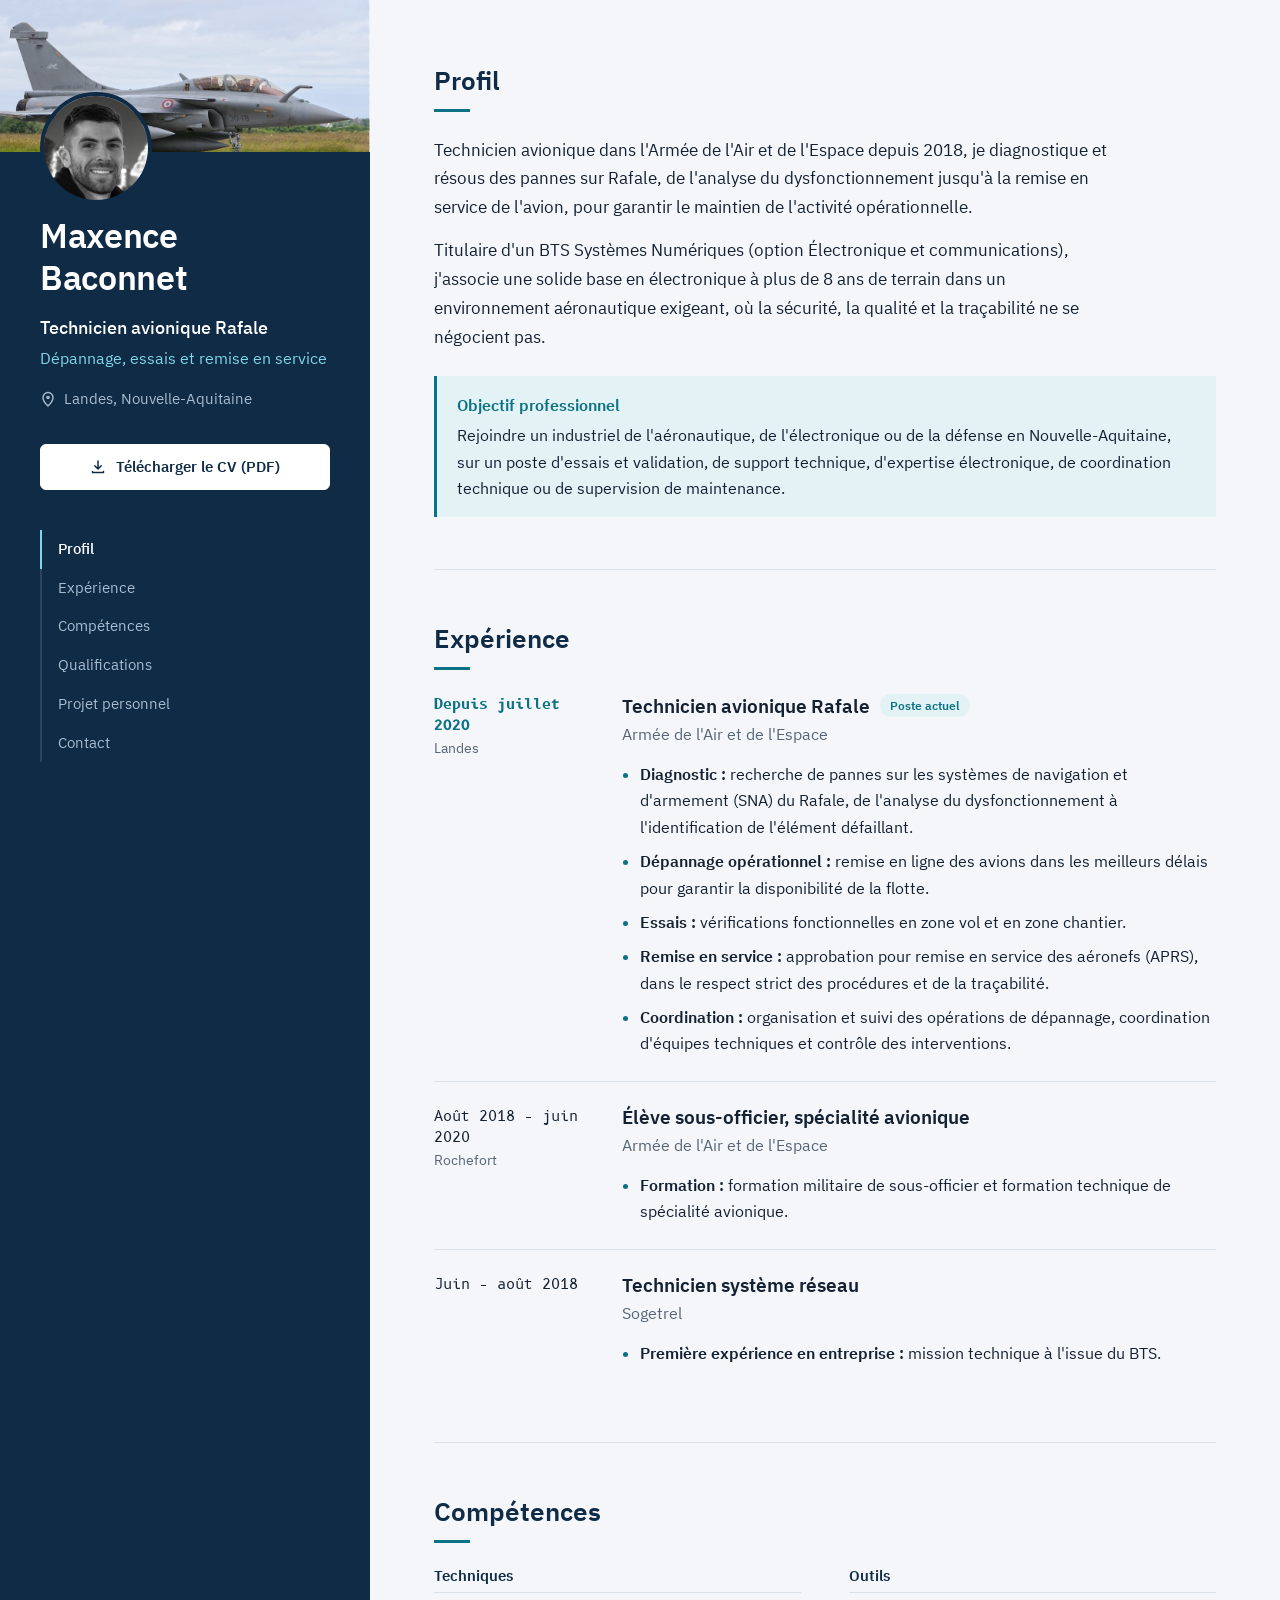
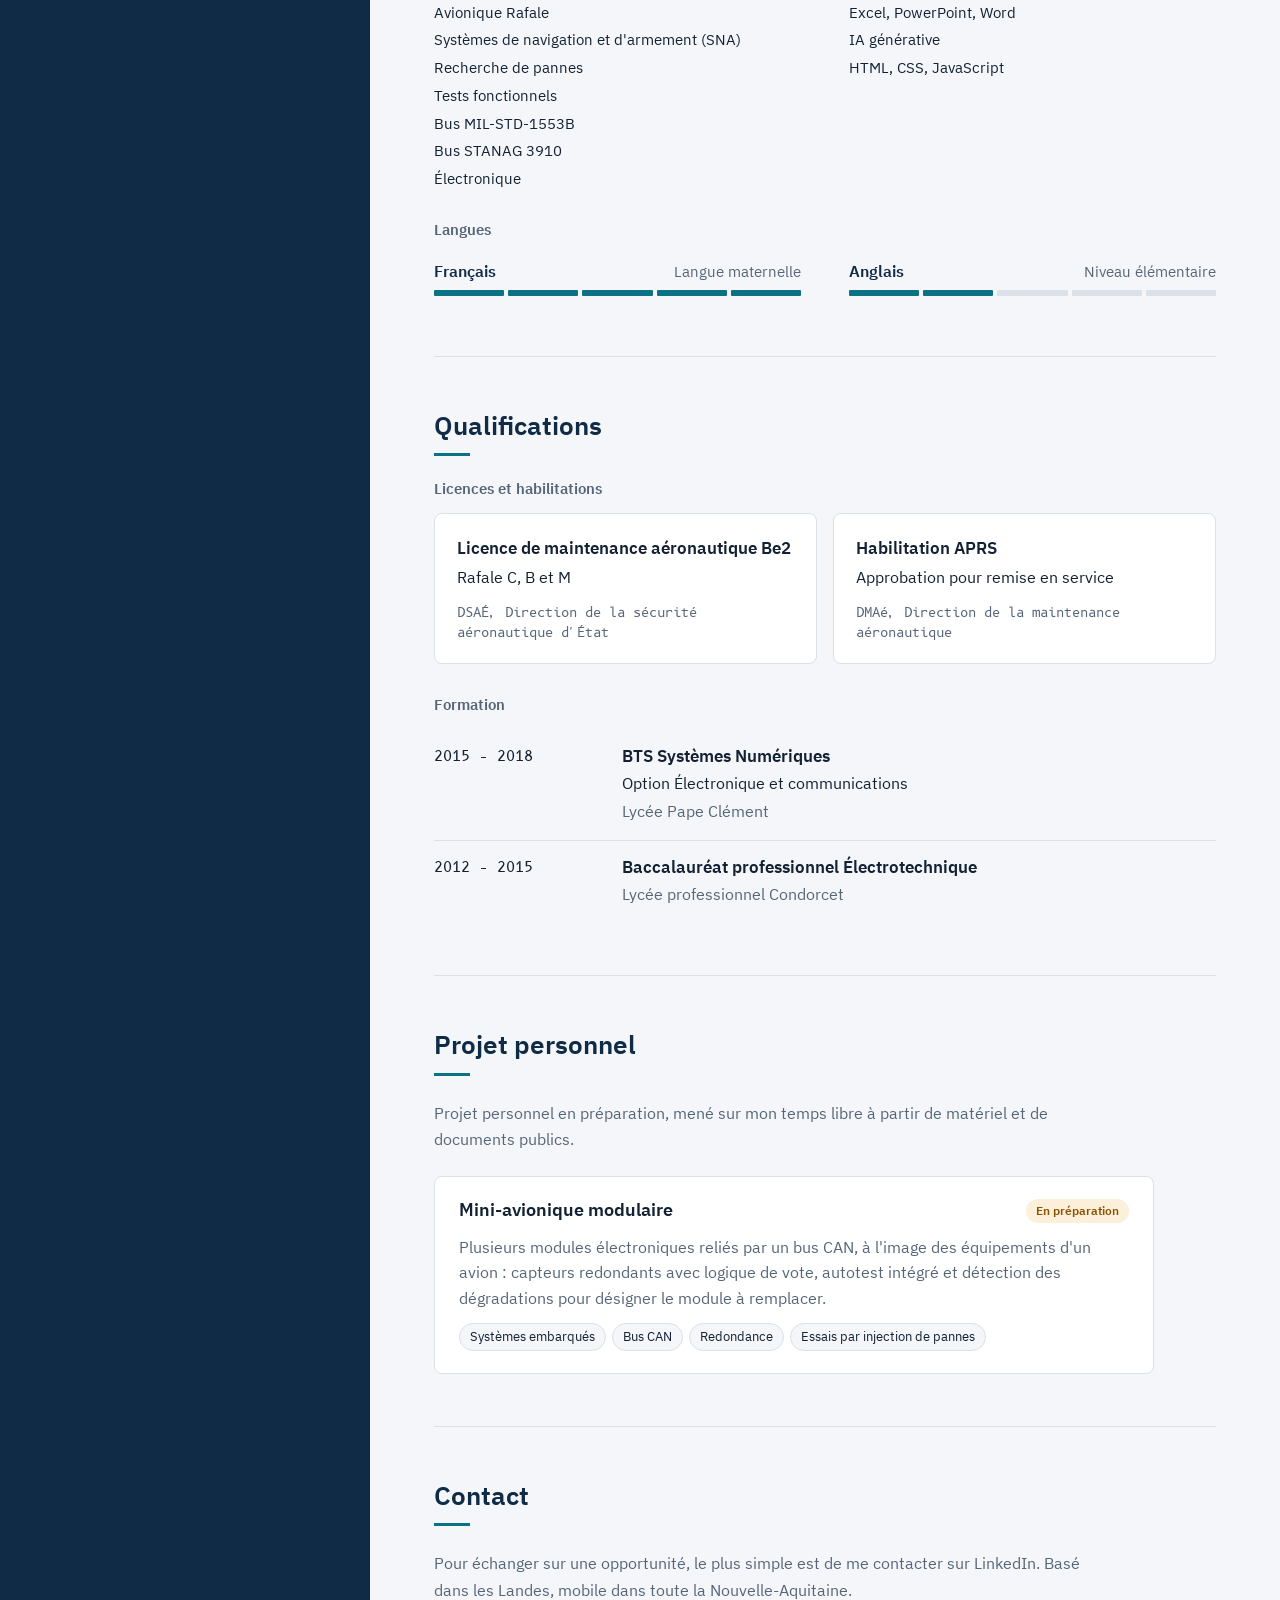
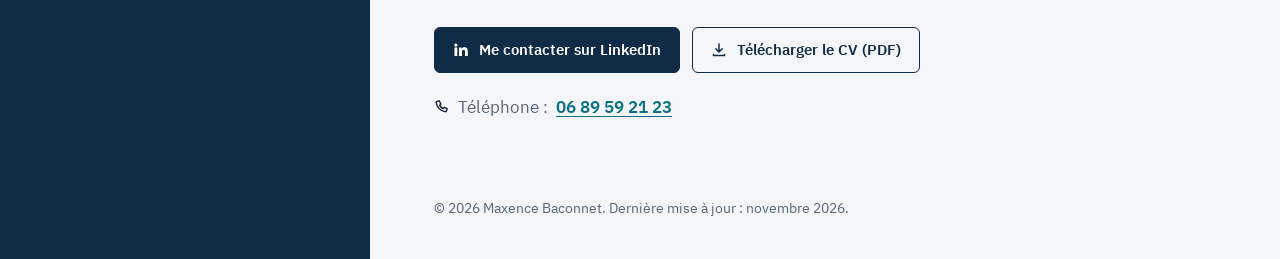
==== index.html @ c75a49cb "Compétences resserrées : Techniques et Outils Co-Authored-By: Claude Opus 5.5 <noreply@anthropic.com" ====
<!DOCTYPE html>
<html lang="fr">
<head>
<meta charset="utf-8">
<meta name="viewport" content="width=device-width, initial-scale=1">
<title>Maxence Baconnet, technicien avionique Rafale</title>
<meta name="description" content="Technicien avionique sur Rafale depuis 2018 : diagnostic, dépannage, essais fonctionnels et remise en service. Licence Be2, habilitation APRS, BTS Systèmes Numériques.">
<meta name="author" content="Maxence Baconnet">
<link rel="canonical" href="https://maxbaco33.github.io/">
<meta name="theme-color" content="#0f2b46">
<meta property="og:type" content="profile">
<meta property="og:title" content="Maxence Baconnet, technicien avionique Rafale">
<meta property="og:description" content="Technicien avionique sur Rafale depuis 2018 : diagnostic, dépannage, essais fonctionnels et remise en service. Licence Be2, habilitation APRS, BTS Systèmes Numériques.">
<meta property="og:url" content="https://maxbaco33.github.io/">
<meta property="og:image" content="https://maxbaco33.github.io/assets/img/og-image.png">
<meta property="og:image:width" content="1200">
<meta property="og:image:height" content="630">
<meta property="og:locale" content="fr_FR">
<meta name="twitter:card" content="summary_large_image">
<link rel="icon" href="assets/img/favicon.svg" type="image/svg+xml">
<link rel="apple-touch-icon" href="assets/img/icon-192.png">
<link rel="preload" href="assets/fonts/IBMPlexSans-Regular.woff2" as="font" type="font/woff2" crossorigin>
<link rel="preload" href="assets/fonts/IBMPlexSans-SemiBold.woff2" as="font" type="font/woff2" crossorigin>
<link rel="stylesheet" href="assets/css/site.css">
<script type="application/ld+json">
{
 "@context": "https://schema.org",
 "@type": "Person",
 "name": "Maxence Baconnet",
 "jobTitle": "Technicien avionique Rafale",
 "description": "Technicien avionique sur Rafale depuis 2018 : diagnostic, dépannage, essais fonctionnels et remise en service. Licence Be2, habilitation APRS, BTS Systèmes Numériques.",
 "url": "https://maxbaco33.github.io/",
 "sameAs": [
  "https://www.linkedin.com/in/maxence-baconnet-1a10a3246"
 ],
 "image": "https://maxbaco33.github.io/assets/img/portrait.jpg",
 "address": {
  "@type": "PostalAddress",
  "addressRegion": "Nouvelle-Aquitaine",
  "addressCountry": "FR"
 },
 "alumniOf": [
  {
   "@type": "EducationalOrganization",
   "name": "Lycée Pape Clément"
  },
  {
   "@type": "EducationalOrganization",
   "name": "Lycée professionnel Condorcet"
  }
 ],
 "hasCredential": [
  {
   "@type": "EducationalOccupationalCredential",
   "name": "Licence de maintenance aéronautique Be2"
  },
  {
   "@type": "EducationalOccupationalCredential",
   "name": "Habilitation APRS"
  }
 ],
 "knowsAbout": [
  "Avionique Rafale",
  "Systèmes de navigation et d'armement (SNA)",
  "Recherche de pannes",
  "Tests fonctionnels",
  "Bus MIL-STD-1553B",
  "Bus STANAG 3910",
  "Électronique",
  "Excel, PowerPoint, Word",
  "IA générative",
  "HTML, CSS, JavaScript"
 ],
 "knowsLanguage": [
  "fr",
  "en"
 ]
}
</script>
</head>
<body>
<a class="skip" href="#contenu">Aller au contenu</a>
<div class="shell">
  <header class="side">
    <div class="side-inner">
      <div class="cover">
        <img class="cover-img" src="assets/img/banniere-rafale.jpg" alt="Rafale biplace de l&#x27;Armée de l&#x27;Air et de l&#x27;Espace" width="964" height="396">
        <img class="avatar" src="assets/img/portrait.jpg" alt="Photo de Maxence Baconnet" width="480" height="480">
      </div>
      <div class="identity">
        <h1>Maxence Baconnet</h1>
        <p class="role">Technicien avionique Rafale</p>
        <p class="tagline">Dépannage, essais et remise en service</p>
        <p class="place"><svg class="ico" viewBox="0 0 16 16" aria-hidden="true"><path d="M8 15s5-4.6 5-8.5A5 5 0 0 0 3 6.5C3 10.4 8 15 8 15Z" fill="none" stroke="currentColor" stroke-width="1.4"/><circle cx="8" cy="6.5" r="1.8" fill="currentColor"/></svg>Landes, Nouvelle-Aquitaine</p>
        <p class="print-only print-links"><span class="print-tel">06 89 59 21 23</span><br>linkedin.com/in/maxence-baconnet-1a10a3246<br>maxbaco33.github.io</p>
      </div>
      <div class="actions actions-side"><a class="btn btn-primary" href="assets/cv/maxence-baconnet-cv.pdf" download><svg class="ico" viewBox="0 0 16 16" aria-hidden="true"><path d="M8 2v8m0 0 3.2-3.2M8 10 4.8 6.8M2.5 12.5v1h11v-1" fill="none" stroke="currentColor" stroke-width="1.5" stroke-linecap="round" stroke-linejoin="round"/></svg>Télécharger le CV (PDF)</a></div>
      <nav class="toc" aria-label="Sections"><a href="#profil">Profil</a><a href="#experience">Expérience</a><a href="#competences">Compétences</a><a href="#qualifications">Qualifications</a><a href="#projets">Projet personnel</a><a href="#contact">Contact</a></nav>
    </div>
  </header>
  <main id="contenu" class="content">
<section id="profil" class="section" aria-labelledby="t-profil">
  <h2 id="t-profil">Profil</h2>
  <div class="prose"><p>Technicien avionique dans l&#x27;Armée de l&#x27;Air et de l&#x27;Espace depuis 2018, je diagnostique et résous des pannes sur Rafale, de l&#x27;analyse du dysfonctionnement jusqu&#x27;à la remise en service de l&#x27;avion, pour garantir le maintien de l&#x27;activité opérationnelle.</p><p>Titulaire d&#x27;un BTS Systèmes Numériques (option Électronique et communications), j&#x27;associe une solide base en électronique à plus de 8 ans de terrain dans un environnement aéronautique exigeant, où la sécurité, la qualité et la traçabilité ne se négocient pas.</p></div>
  <div class="objectif"><p class="objectif-titre">Objectif professionnel</p><p>Rejoindre un industriel de l&#x27;aéronautique, de l&#x27;électronique ou de la défense en Nouvelle-Aquitaine, sur un poste d&#x27;essais et validation, de support technique, d&#x27;expertise électronique, de coordination technique ou de supervision de maintenance.</p></div>
</section>
<section id="experience" class="section" aria-labelledby="t-experience">
  <h2 id="t-experience">Expérience</h2>
  <div class="timeline">
  <article class="entry is-current">
    <div class="entry-meta"><p class="meta-dates">Depuis juillet 2020</p><p class="meta-place">Landes</p></div>
    <div class="entry-body">
      <h3>Technicien avionique Rafale<span class="badge badge-current">Poste actuel</span></h3>
      <p class="entry-org">Armée de l&#x27;Air et de l&#x27;Espace</p>
      <ul class="missions"><li><strong>Diagnostic :</strong> recherche de pannes sur les systèmes de navigation et d&#x27;armement (SNA) du Rafale, de l&#x27;analyse du dysfonctionnement à l&#x27;identification de l&#x27;élément défaillant.</li><li><strong>Dépannage opérationnel :</strong> remise en ligne des avions dans les meilleurs délais pour garantir la disponibilité de la flotte.</li><li><strong>Essais :</strong> vérifications fonctionnelles en zone vol et en zone chantier.</li><li><strong>Remise en service :</strong> approbation pour remise en service des aéronefs (APRS), dans le respect strict des procédures et de la traçabilité.</li><li><strong>Coordination :</strong> organisation et suivi des opérations de dépannage, coordination d&#x27;équipes techniques et contrôle des interventions.</li></ul>
    </div>
  </article>
  <article class="entry">
    <div class="entry-meta"><p class="meta-dates">Août 2018 – juin 2020</p><p class="meta-place">Rochefort</p></div>
    <div class="entry-body">
      <h3>Élève sous-officier, spécialité avionique</h3>
      <p class="entry-org">Armée de l&#x27;Air et de l&#x27;Espace</p>
      <ul class="missions"><li><strong>Formation :</strong> formation militaire de sous-officier et formation technique de spécialité avionique.</li></ul>
    </div>
  </article>
  <article class="entry">
    <div class="entry-meta"><p class="meta-dates">Juin – août 2018</p></div>
    <div class="entry-body">
      <h3>Technicien système réseau</h3>
      <p class="entry-org">Sogetrel</p>
      <ul class="missions"><li><strong>Première expérience en entreprise :</strong> mission technique à l&#x27;issue du BTS.</li></ul>
    </div>
  </article>
  </div>
</section>
<section id="competences" class="section" aria-labelledby="t-competences">
  <h2 id="t-competences">Compétences</h2>
  <div class="skills"><div class="skill-group is-wide"><h3>Techniques</h3><ul><li>Avionique Rafale</li><li>Systèmes de navigation et d&#x27;armement (SNA)</li><li>Recherche de pannes</li><li>Tests fonctionnels</li><li>Bus MIL-STD-1553B</li><li>Bus STANAG 3910</li><li>Électronique</li></ul></div><div class="skill-group"><h3>Outils</h3><ul><li>Excel, PowerPoint, Word</li><li>IA générative</li><li>HTML, CSS, JavaScript</li></ul></div></div>
  <h3 class="subhead">Langues</h3>
  <ul class="langs">
    <li class="lang">
      <p class="lang-name">Français</p>
      <p class="lang-level">Langue maternelle</p>
      <span class="gauge" role="img" aria-label="Niveau 5 sur 5"><i class="on"></i><i class="on"></i><i class="on"></i><i class="on"></i><i class="on"></i></span>
    </li>
    <li class="lang">
      <p class="lang-name">Anglais</p>
      <p class="lang-level">Niveau élémentaire</p>
      <span class="gauge" role="img" aria-label="Niveau 2 sur 5"><i class="on"></i><i class="on"></i><i></i><i></i><i></i></span>
    </li>
  </ul>
</section>
<section id="qualifications" class="section" aria-labelledby="t-qualifications">
  <h2 id="t-qualifications">Qualifications</h2>
  <h3 class="subhead">Licences et habilitations</h3>
  <ul class="certs">
    <li class="cert">
      <p class="cert-title">Licence de maintenance aéronautique Be2</p>
      <p class="cert-detail">Rafale C, B et M</p>
      <p class="cert-org">DSAÉ, Direction de la sécurité aéronautique d&#x27;État</p>
    </li>
    <li class="cert">
      <p class="cert-title">Habilitation APRS</p>
      <p class="cert-detail">Approbation pour remise en service</p>
      <p class="cert-org">DMAé, Direction de la maintenance aéronautique</p>
    </li>
  </ul>
  <h3 class="subhead">Formation</h3>
  <div class="timeline compact">
  <article class="entry">
    <div class="entry-meta"><p class="meta-dates">2015 – 2018</p></div>
    <div class="entry-body">
      <h3>BTS Systèmes Numériques</h3>
      <p class="entry-sub">Option Électronique et communications</p>
      <p class="entry-org">Lycée Pape Clément</p>
    </div>
  </article>
  <article class="entry">
    <div class="entry-meta"><p class="meta-dates">2012 – 2015</p></div>
    <div class="entry-body">
      <h3>Baccalauréat professionnel Électrotechnique</h3>
      
      <p class="entry-org">Lycée professionnel Condorcet</p>
    </div>
  </article>
  </div>
</section>
<section id="projets" class="section" aria-labelledby="t-projets">
  <h2 id="t-projets">Projet personnel</h2>
  <p class="lede">Projet personnel en préparation, mené sur mon temps libre à partir de matériel et de documents publics.</p>
  <div class="projects single">
    <article class="project">
      <div class="project-head"><h3>Mini-avionique modulaire</h3><span class="badge badge-soon">En préparation</span></div>
      <p>Plusieurs modules électroniques reliés par un bus CAN, à l&#x27;image des équipements d&#x27;un avion : capteurs redondants avec logique de vote, autotest intégré et détection des dégradations pour désigner le module à remplacer.</p>
      <ul class="tags" aria-label="Compétences mobilisées"><li>Systèmes embarqués</li><li>Bus CAN</li><li>Redondance</li><li>Essais par injection de pannes</li></ul>
    </article>
  </div>
</section>
<section id="contact" class="section" aria-labelledby="t-contact">
  <h2 id="t-contact">Contact</h2>
  <p class="lede">Pour échanger sur une opportunité, le plus simple est de me contacter sur LinkedIn. Basé dans les Landes, mobile dans toute la Nouvelle-Aquitaine.</p>
  <div class="actions actions-row"><a class="btn btn-primary" href="https://www.linkedin.com/in/maxence-baconnet-1a10a3246" rel="noopener"><svg class="ico" viewBox="0 0 16 16" aria-hidden="true"><path fill="currentColor" d="M1.5 5.5h2.8V14H1.5zM2.9 1.5a1.6 1.6 0 1 1 0 3.2 1.6 1.6 0 0 1 0-3.2ZM6 5.5h2.7v1.2c.4-.7 1.3-1.4 2.7-1.4 2.9 0 3.4 1.9 3.4 4.3V14h-2.8v-4c0-1 0-2.2-1.4-2.2s-1.6 1-1.6 2.1V14H6z"/></svg>Me contacter sur LinkedIn</a><a class="btn" href="assets/cv/maxence-baconnet-cv.pdf" download><svg class="ico" viewBox="0 0 16 16" aria-hidden="true"><path d="M8 2v8m0 0 3.2-3.2M8 10 4.8 6.8M2.5 12.5v1h11v-1" fill="none" stroke="currentColor" stroke-width="1.5" stroke-linecap="round" stroke-linejoin="round"/></svg>Télécharger le CV (PDF)</a></div>
  <p class="contact-tel"><svg class="ico" viewBox="0 0 16 16" aria-hidden="true"><path d="M5.2 1.8 3.4 2.3c-.8.2-1.3 1-1.1 1.8 1 4.2 4.3 7.5 8.5 8.5.8.2 1.6-.3 1.8-1.1l.5-1.8-2.9-1.3-1.2 1.2a8 8 0 0 1-3.3-3.3l1.2-1.2z" fill="none" stroke="currentColor" stroke-width="1.4" stroke-linejoin="round"/></svg><span>Téléphone :</span> <a href="tel:+33689592123">06 89 59 21 23</a></p>
</section>
    <footer class="foot">
      <p>© 2026 Maxence Baconnet. Dernière mise à jour : novembre 2026.</p>
    </footer>
  </main>
</div>
<script src="assets/js/site.js" defer></script>
</body>
</html>
---- assets/css/site.css ----
/* Mise en page : panneau d'identité bleu marine fixe à gauche, contenu à droite lu comme une fiche technique. */
:root {
  --bg: #f4f6f9;
  --surface: #ffffff;
  --ink: #132133;
  --muted: #566577;
  --line: #dbe1e8;
  --navy: #0f2b46;
  --accent: #0b7285;
  --accent-soft: #e2f2f5;
  --soon: #8a5300;
  --soon-soft: #fcf0da;
  --side-bg: #0f2b46;
  --side-ink: #ffffff;
  --side-muted: #a8bccf;
  --side-accent: #7fd6e6;
  --font: "IBM Plex Sans", "Segoe UI", system-ui, -apple-system, sans-serif;
  --mono: "B612 Mono", ui-monospace, "SFMono-Regular", Menlo, Consolas, monospace;
  color-scheme: light;
}
@media (prefers-color-scheme: dark) {
  :root:not([data-theme="light"]) {
    --bg: #0b131c;
    --surface: #111c28;
    --ink: #e5ecf3;
    --muted: #97a6b6;
    --line: #223244;
    --navy: #d6e6f5;
    --accent: #56c6dc;
    --accent-soft: #0f2f39;
    --soon: #f2b042;
    --soon-soft: #33270f;
    --side-bg: #0d1a27;
    --side-muted: #94a9be;
    color-scheme: dark;
  }
}
:root[data-theme="dark"] {
  --bg: #0b131c;
  --surface: #111c28;
  --ink: #e5ecf3;
  --muted: #97a6b6;
  --line: #223244;
  --navy: #d6e6f5;
  --accent: #56c6dc;
  --accent-soft: #0f2f39;
  --soon: #f2b042;
  --soon-soft: #33270f;
  --side-bg: #0d1a27;
  --side-muted: #94a9be;
  color-scheme: dark;
}

@font-face { font-family: "IBM Plex Sans"; src: url("../fonts/IBMPlexSans-Regular.woff2") format("woff2"); font-weight: 400; font-display: swap; }
@font-face { font-family: "IBM Plex Sans"; src: url("../fonts/IBMPlexSans-Medium.woff2") format("woff2"); font-weight: 500; font-display: swap; }
@font-face { font-family: "IBM Plex Sans"; src: url("../fonts/IBMPlexSans-SemiBold.woff2") format("woff2"); font-weight: 600; font-display: swap; }
@font-face { font-family: "B612 Mono"; src: url("../fonts/B612Mono-Regular.woff2") format("woff2"); font-weight: 400; font-display: swap; }
@font-face { font-family: "B612 Mono"; src: url("../fonts/B612Mono-Bold.woff2") format("woff2"); font-weight: 700; font-display: swap; }

*, *::before, *::after { box-sizing: border-box; }
html { -webkit-text-size-adjust: 100%; }
@media (prefers-reduced-motion: no-preference) { html { scroll-behavior: smooth; } }
body {
  margin: 0;
  background: var(--bg);
  color: var(--ink);
  font-family: var(--font);
  font-size: 16px;
  line-height: 1.65;
  -webkit-font-smoothing: antialiased;
}
h1, h2, h3 { margin: 0; line-height: 1.25; text-wrap: balance; }
p { margin: 0; }
a { color: var(--accent); text-underline-offset: 3px; }
:focus-visible { outline: 2px solid var(--accent); outline-offset: 3px; border-radius: 3px; }
.skip { position: absolute; left: -999px; top: 12px; z-index: 50; background: var(--surface); color: var(--ink); padding: 8px 14px; border-radius: 6px; }
.skip:focus { left: 12px; }
.print-only { display: none; }
.ico { width: 16px; height: 16px; flex: none; }

/* ------------------------------------------------------------ panneau d'identité */
.shell { display: grid; grid-template-columns: minmax(300px, 370px) minmax(0, 1fr); min-height: 100vh; }
.side { background: var(--side-bg); color: var(--side-ink); }
.side-inner {
  position: sticky;
  top: 0;
  min-height: 100vh;
  display: flex;
  flex-direction: column;
  gap: 32px;
  padding: 64px 40px 40px;
}
.cover { position: relative; margin: -64px -40px 30px; }
.cover-img { display: block; width: 100%; height: auto; aspect-ratio: 964 / 396; object-fit: cover; }
.avatar {
  position: absolute;
  left: 40px;
  bottom: -52px;
  width: 112px;
  height: 112px;
  border-radius: 50%;
  border: 4px solid var(--side-bg);
  object-fit: cover;
  background: var(--side-bg);
}
.identity h1 { font-size: 34px; font-weight: 600; letter-spacing: -0.01em; }
.role { font-size: 18px; font-weight: 500; margin-top: 14px; }
.tagline { color: var(--side-accent); margin-top: 2px; }
.place { display: flex; align-items: center; gap: 8px; color: var(--side-muted); font-size: 15px; margin-top: 16px; }

.actions { display: flex; gap: 12px; }
.actions-side { flex-direction: column; }
.btn {
  display: inline-flex;
  align-items: center;
  justify-content: center;
  gap: 10px;
  min-height: 46px;
  padding: 0 18px;
  border: 1.5px solid var(--navy);
  border-radius: 6px;
  background: transparent;
  color: var(--navy);
  font: 600 15px/1.2 var(--font);
  text-decoration: none;
  cursor: pointer;
}
.btn-primary { background: var(--navy); color: var(--surface); }
.btn:hover { filter: brightness(1.12); }
.btn-primary:hover { filter: brightness(1.25); }
.side .btn { border-color: rgba(255, 255, 255, 0.35); color: var(--side-ink); }
.side .btn-primary { background: #ffffff; border-color: #ffffff; color: #0f2b46; }
.side .btn:hover { border-color: #ffffff; filter: none; background: rgba(255, 255, 255, 0.08); }
.side .btn-primary:hover { background: #e4eef6; }

.toc { display: flex; flex-direction: column; margin-top: 8px; }
.toc a {
  color: var(--side-muted);
  text-decoration: none;
  padding: 7px 0 7px 16px;
  border-left: 2px solid rgba(255, 255, 255, 0.12);
  font-size: 15px;
}
.toc a:hover { color: var(--side-ink); }
.toc a[aria-current="true"] { color: var(--side-ink); border-left-color: var(--side-accent); font-weight: 500; }

/* ------------------------------------------------------------ contenu */
.content { padding: 64px clamp(24px, 5vw, 80px) 40px; max-width: 960px; }
.section { padding-bottom: 52px; margin-bottom: 52px; border-bottom: 1px solid var(--line); scroll-margin-top: 24px; }
.section:last-of-type { border-bottom: 0; margin-bottom: 24px; }
.section > h2 { font-size: 26px; font-weight: 600; color: var(--navy); margin-bottom: 24px; }
.section > h2::after { content: ""; display: block; width: 36px; margin-top: 12px; border-top: 3px solid var(--accent); }
.lede { color: var(--muted); max-width: 66ch; margin-bottom: 24px; }
.subhead { font-size: 15px; font-weight: 600; color: var(--muted); margin: 8px 0 14px; }
.subhead + .timeline, .certs + .subhead { margin-top: 32px; }

.prose { display: grid; gap: 14px; max-width: 68ch; font-size: 17px; line-height: 1.7; }

.datasheet { margin: 32px 0 0; background: var(--surface); border: 1px solid var(--line); border-radius: 8px; }
.datasheet div { display: grid; grid-template-columns: 9.5rem minmax(0, 1fr); gap: 16px; padding: 12px 20px; }
.datasheet div + div { border-top: 1px solid var(--line); }
.datasheet dt { font: 400 13px/1.9 var(--mono); color: var(--muted); }
.datasheet dd { margin: 0; font-weight: 500; }

.objectif { margin-top: 24px; padding: 16px 20px; background: var(--accent-soft); border-left: 3px solid var(--accent); }
.objectif-titre { font-weight: 600; color: var(--accent); margin-bottom: 4px; }

/* ------------------------------------------------------------ parcours */
.entry { display: grid; grid-template-columns: 10rem minmax(0, 1fr); gap: 28px; padding: 24px 0; }
.entry + .entry { border-top: 1px solid var(--line); }
.timeline .entry:first-child { padding-top: 0; }
.meta-dates { font: 400 13.5px/1.6 var(--mono); }
.meta-place { color: var(--muted); font-size: 14px; }
.is-current .meta-dates { color: var(--accent); font-weight: 700; }
.entry-body h3 { font-size: 19px; font-weight: 600; }
.entry-sub { margin-top: 2px; }
.entry-org { color: var(--muted); margin-top: 2px; }
.missions { margin: 14px 0 0; padding-left: 1.1em; display: grid; gap: 8px; }
.missions li::marker { color: var(--accent); }
.missions strong { font-weight: 600; }
.compact .entry { padding: 16px 0; }
.compact .entry-body h3 { font-size: 17px; }

.badge {
  display: inline-block;
  vertical-align: 3px;
  margin-left: 10px;
  padding: 2px 10px;
  border-radius: 999px;
  font: 600 12px/1.6 var(--font);
  white-space: nowrap;
}
.badge-current { background: var(--accent-soft); color: var(--accent); }
.badge-soon { background: var(--soon-soft); color: var(--soon); margin-left: 0; }

/* ------------------------------------------------------------ compétences et qualifications */
.skills { display: grid; grid-template-columns: repeat(2, minmax(0, 1fr)); gap: 24px 48px; }
.skill-group h3 { font-size: 15px; font-weight: 600; color: var(--navy); margin-bottom: 6px; padding-bottom: 6px; border-bottom: 1px solid var(--line); }
.skill-group ul { list-style: none; margin: 0; padding: 0; }
.skill-group li { padding: 3px 0; font-size: 15px; line-height: 1.45; }

.skills + .subhead { margin-top: 28px; }
.langs { list-style: none; margin: 0; padding: 0; display: grid; grid-template-columns: repeat(2, minmax(0, 1fr)); gap: 12px 48px; }
.lang { display: grid; grid-template-columns: minmax(0, 1fr) auto; align-items: baseline; gap: 6px 12px; padding: 4px 0 8px; }
.lang-name { font-size: 16px; font-weight: 600; color: var(--navy); }
.lang-level { font-size: 14.5px; color: var(--muted); text-align: right; }
.gauge { grid-column: 1 / -1; display: grid; grid-template-columns: repeat(5, minmax(0, 1fr)); gap: 4px; }
.gauge i { display: block; height: 6px; border-radius: 1px; background: var(--line); }
.gauge i.on { background: var(--accent); }

.certs { list-style: none; margin: 0; padding: 0; display: grid; grid-template-columns: repeat(2, minmax(0, 1fr)); gap: 16px; }
.cert { background: var(--surface); border: 1px solid var(--line); border-radius: 8px; padding: 20px 22px; }
.cert-title { font-size: 17px; font-weight: 600; }
.cert-detail { margin-top: 2px; }
.cert-org { font: 400 12.5px/1.6 var(--mono); color: var(--muted); margin-top: 12px; }

/* ------------------------------------------------------------ projets */
.projects { display: grid; grid-template-columns: repeat(2, minmax(0, 1fr)); gap: 18px; }
.projects.single { grid-template-columns: minmax(0, 1fr); max-width: 720px; }
.project { display: flex; flex-direction: column; gap: 12px; background: var(--surface); border: 1px solid var(--line); border-radius: 8px; padding: 22px 24px; }
.project-head { display: flex; justify-content: space-between; align-items: flex-start; gap: 12px; }
.project h3 { font-size: 17.5px; font-weight: 600; }
.project p { font-size: 15.5px; color: var(--muted); }
.tags { list-style: none; margin: auto 0 0; padding: 0; display: flex; flex-wrap: wrap; gap: 6px; }
.tags li { font-size: 13px; padding: 2px 10px; border: 1px solid var(--line); border-radius: 999px; color: var(--ink); background: var(--bg); }

.actions-row { flex-wrap: wrap; }
.contact-tel { display: flex; align-items: center; gap: 8px; margin-top: 20px; font-size: 17px; }
.contact-tel span { color: var(--muted); }
.contact-tel a { font-weight: 600; font-variant-numeric: tabular-nums; }
.foot { color: var(--muted); font-size: 13.5px; }

/* ------------------------------------------------------------ page 404 */
.solo { display: grid; place-items: center; min-height: 100vh; padding: 20px; }
.solo-box { max-width: 520px; display: grid; gap: 14px; }
.solo-box h1 { font-size: 32px; color: var(--navy); }
.eyebrow { font: 400 13px var(--mono); color: var(--accent); }

/* ------------------------------------------------------------ tablette et mobile */
@media (max-width: 980px) {
  .shell { grid-template-columns: minmax(0, 1fr); }
  .side-inner { position: static; min-height: 0; padding: 44px 24px 32px; gap: 24px; }
  .cover { margin: -44px -24px 34px; }
  .avatar { left: 24px; }
  .cover-img { max-height: 260px; }
  .actions-side { flex-direction: row; flex-wrap: wrap; }
  .toc { display: none; }
  .content { padding: 44px 24px 32px; max-width: none; }
}
@media (max-width: 720px) {
  .certs, .projects { grid-template-columns: minmax(0, 1fr); }
  .skills, .langs { gap: 20px; }
  .skill-group li { font-size: 14px; }
  .lang { grid-template-columns: minmax(0, 1fr); gap: 2px; }
  .lang-level { text-align: left; font-size: 13.5px; margin-bottom: 4px; }
  .entry { grid-template-columns: minmax(0, 1fr); gap: 6px; }
  .datasheet div { grid-template-columns: minmax(0, 1fr); gap: 0; }
  .actions-side .btn { flex: 1 1 100%; }
  .identity h1 { font-size: 30px; }
  .section { padding-bottom: 40px; margin-bottom: 40px; }
}

/* ------------------------------------------------------------ impression : CV papier sur deux pages */
@media print {
  @page { size: A4; margin: 12mm 14mm 12mm; }
  :root { --ink: #111a24; --muted: #4a5664; --line: #d5dbe2; --navy: #0f2b46; --accent: #0b6575; --accent-soft: #eef6f8; }
  html, body { background: #fff; color: var(--ink); color-scheme: light; }
  body { font-size: 9.6pt; line-height: 1.45; }
  .skip, .actions, .toc, #projets, #contact { display: none !important; }
  .print-only { display: block; }
  .shell { display: block; min-height: 0; }
  .side { background: none; color: var(--ink); }
  .side-inner { position: static; min-height: 0; padding: 0 0 8pt; gap: 0; border-bottom: 1.5pt solid var(--navy); margin-bottom: 12pt; }
  .cover { margin: 0 0 4pt; }
  .cover-img { height: 30mm; aspect-ratio: auto; object-position: 50% 58%; }
  .avatar { left: 4mm; bottom: -13mm; width: 27mm; height: 27mm; border: 2pt solid #fff; }
  .identity { display: block; position: relative; padding: 1mm 78mm 0 34mm; min-height: 16mm; }
  .identity h1 { font-size: 22pt; color: var(--navy); }
  .role { font-size: 12pt; margin-top: 2pt; }
  .tagline { color: var(--accent); }
  .place { color: var(--muted); font-size: 9pt; margin-top: 4pt; }
  .print-links { position: absolute; right: 0; bottom: 0; text-align: right; font: 8pt/1.7 var(--mono); color: var(--muted); }
  .print-tel { font: 700 10pt/1.6 var(--mono); color: var(--ink); }
  .content { padding: 0; max-width: none; }
  .section { padding: 0; margin: 0 0 11pt; border: 0; }
  .section > h2 { font-size: 11.5pt; margin-bottom: 6pt; padding-bottom: 3pt; border-bottom: 0.75pt solid var(--line); text-transform: uppercase; letter-spacing: 0.06em; }
  .section > h2::after { display: none; }
  .section > h2 { break-after: avoid; }
  #competences { break-before: page; }
  .prose { font-size: 9.6pt; line-height: 1.5; gap: 4pt; max-width: none; }
  .datasheet { margin-top: 8pt; border-radius: 0; }
  .datasheet div { padding: 3pt 8pt; grid-template-columns: 7.5rem 1fr; }
  .datasheet dt { font-size: 8.5pt; line-height: 1.6; }
  .objectif { margin-top: 8pt; padding: 6pt 10pt; }
  .entry { grid-template-columns: 7.5rem minmax(0, 1fr); gap: 10pt; padding: 6pt 0; break-inside: avoid; }
  .entry-body h3 { font-size: 10.5pt; }
  .meta-dates { font-size: 8.5pt; }
  .missions { margin-top: 4pt; gap: 2pt; }
  .badge { font-size: 7.5pt; padding: 0 6pt; }
  .skills { grid-template-columns: repeat(4, minmax(0, 1fr)); gap: 8pt 14pt; }
  .skill-group h3 { font-size: 9.6pt; margin-bottom: 2pt; padding-bottom: 2pt; }
  .skill-group li { padding: 2pt 0; font-size: 9pt; }
  .skill-group.is-wide { grid-column: span 2; }
  .skill-group.is-wide ul { columns: 2; column-gap: 14pt; }
  .skill-group.is-wide li { break-inside: avoid; }
  .skills + .subhead { margin-top: 8pt; }
  .langs { grid-template-columns: repeat(4, minmax(0, 1fr)); gap: 4pt 14pt; }
  .lang { gap: 2pt 6pt; padding: 1pt 0 4pt; }
  .lang-name { font-size: 9.6pt; }
  .lang-level { font-size: 8.5pt; }
  .gauge { gap: 2pt; }
  .gauge i { height: 3pt; -webkit-print-color-adjust: exact; print-color-adjust: exact; }
  .certs { gap: 8pt; }
  .cert { padding: 6pt 9pt; border-radius: 0; }
  .cert-title { font-size: 10pt; }
  .cert-org { margin-top: 3pt; font-size: 8pt; }
  .subhead { margin: 4pt 0 4pt; font-size: 9.6pt; }
  .subhead + .timeline, .certs + .subhead { margin-top: 8pt; }
  .compact .entry { padding: 4pt 0; }
  .compact .entry-body h3 { font-size: 10pt; }
  .foot { font-size: 8.5pt; border-top: 0.75pt solid var(--line); padding-top: 4pt; }
  a { color: inherit; text-decoration: none; }
}
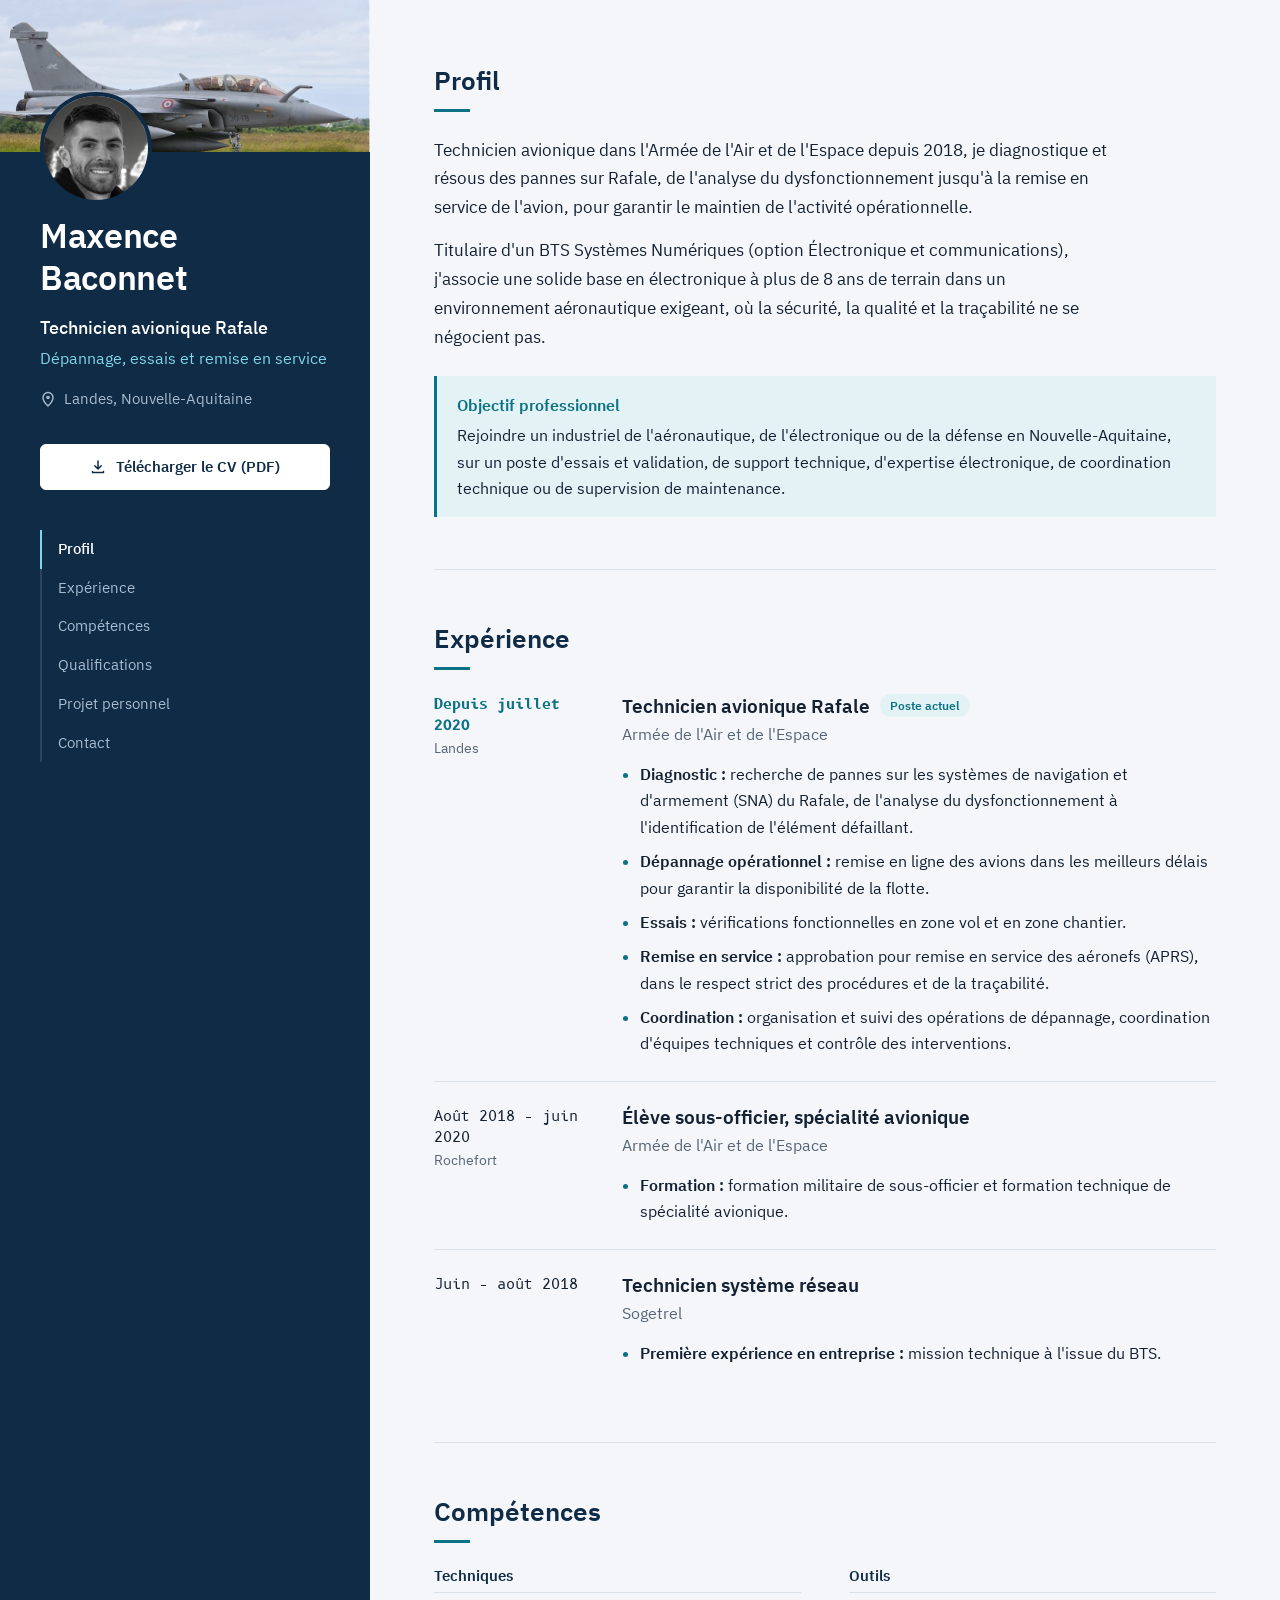
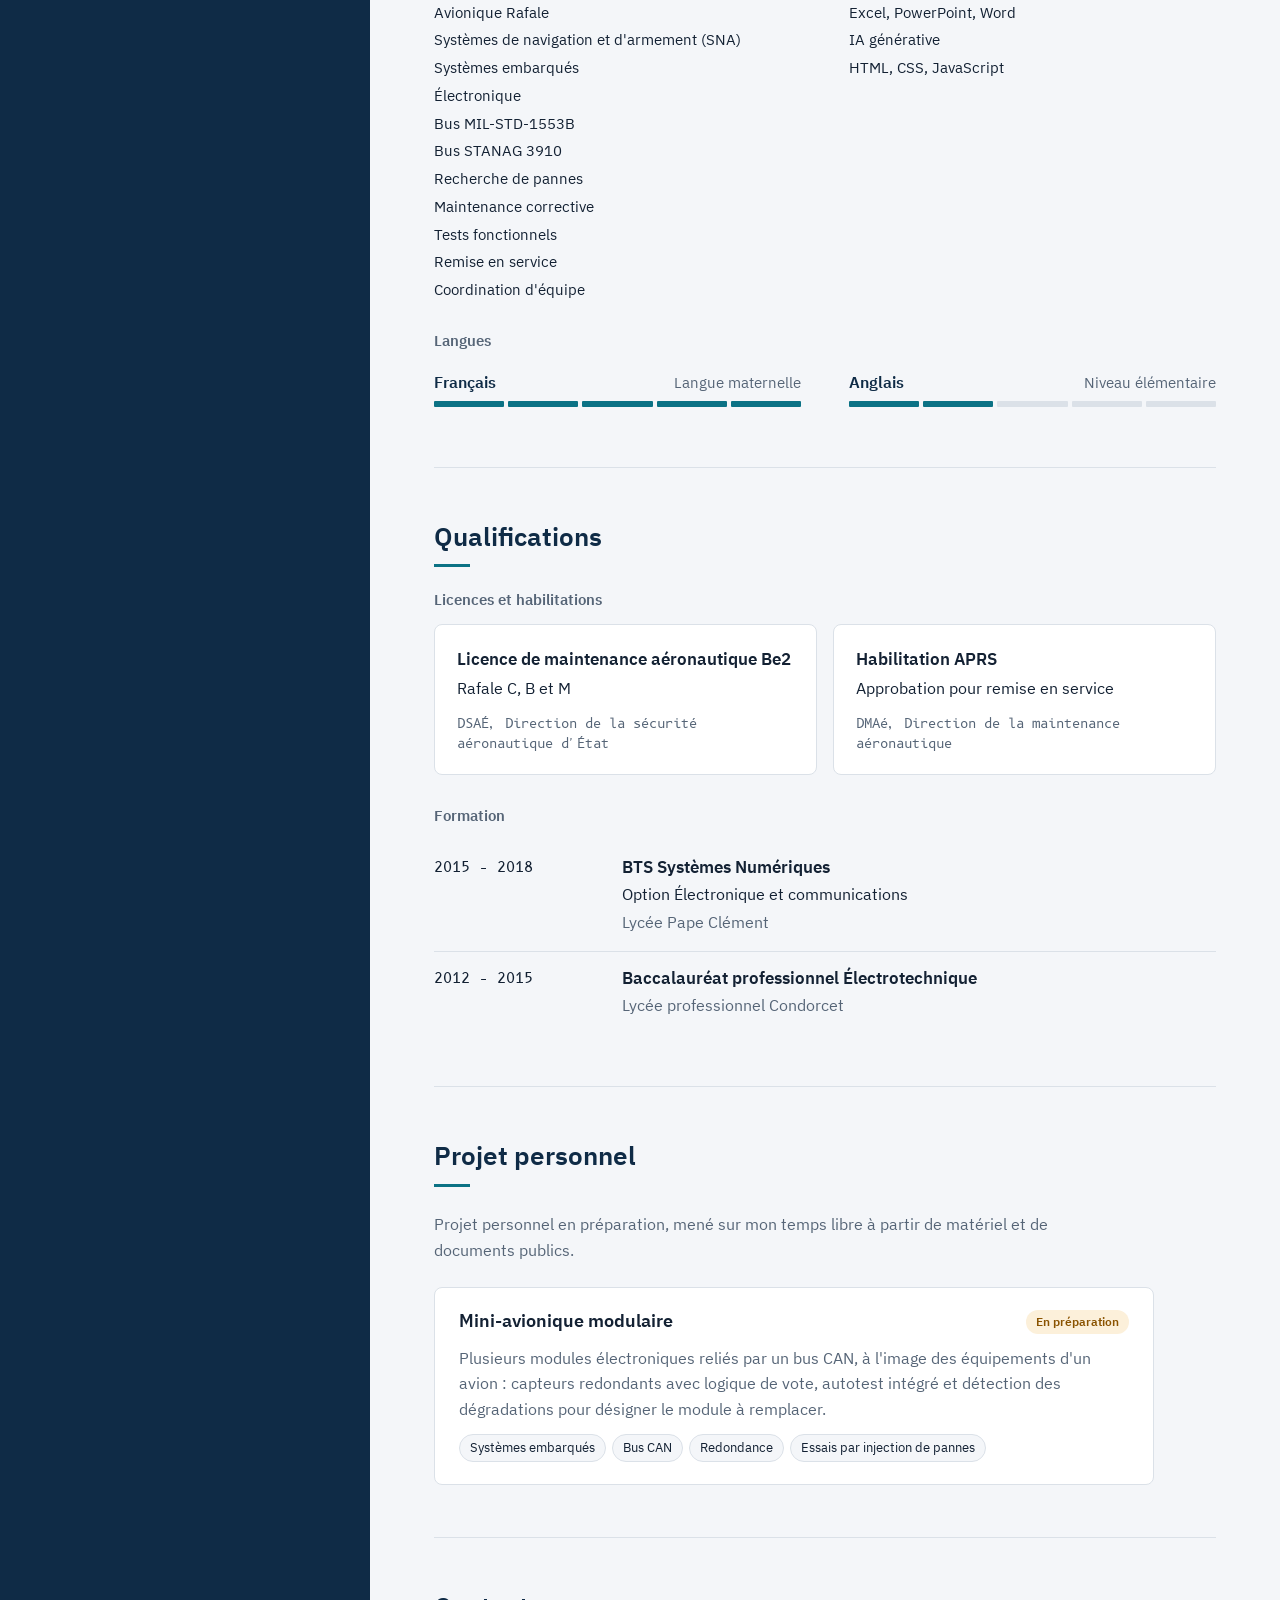
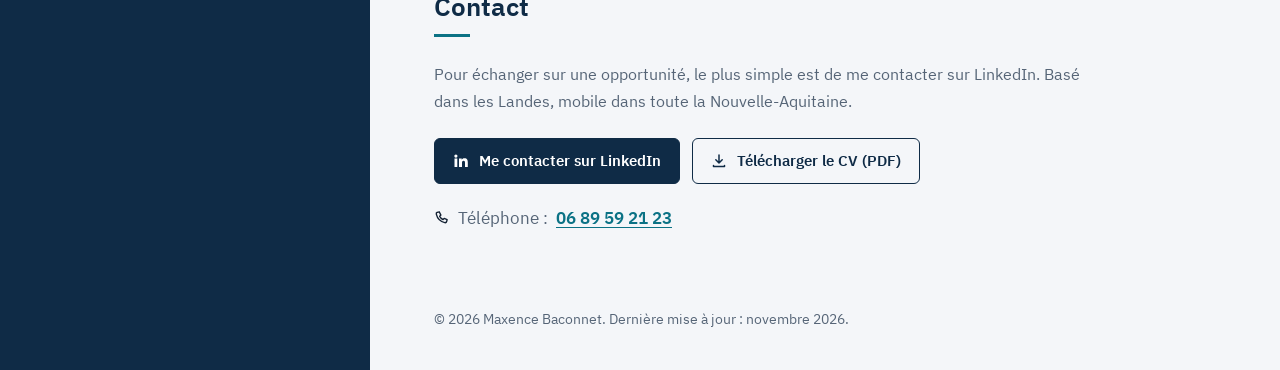
==== commit 35804720: "Ajout de compétences techniques : systèmes embarqués, maintenance corrective, remise en service, coo" ====
--- a/index.html
+++ b/index.html
@@ -62,11 +62,15 @@
  "knowsAbout": [
   "Avionique Rafale",
   "Systèmes de navigation et d'armement (SNA)",
-  "Recherche de pannes",
-  "Tests fonctionnels",
+  "Systèmes embarqués",
+  "Électronique",
   "Bus MIL-STD-1553B",
   "Bus STANAG 3910",
-  "Électronique",
+  "Recherche de pannes",
+  "Maintenance corrective",
+  "Tests fonctionnels",
+  "Remise en service",
+  "Coordination d'équipe",
   "Excel, PowerPoint, Word",
   "IA générative",
   "HTML, CSS, JavaScript"
@@ -135,7 +139,7 @@
 </section>
 <section id="competences" class="section" aria-labelledby="t-competences">
   <h2 id="t-competences">Compétences</h2>
-  <div class="skills"><div class="skill-group is-wide"><h3>Techniques</h3><ul><li>Avionique Rafale</li><li>Systèmes de navigation et d&#x27;armement (SNA)</li><li>Recherche de pannes</li><li>Tests fonctionnels</li><li>Bus MIL-STD-1553B</li><li>Bus STANAG 3910</li><li>Électronique</li></ul></div><div class="skill-group"><h3>Outils</h3><ul><li>Excel, PowerPoint, Word</li><li>IA générative</li><li>HTML, CSS, JavaScript</li></ul></div></div>
+  <div class="skills"><div class="skill-group is-wide"><h3>Techniques</h3><ul><li>Avionique Rafale</li><li>Systèmes de navigation et d&#x27;armement (SNA)</li><li>Systèmes embarqués</li><li>Électronique</li><li>Bus MIL-STD-1553B</li><li>Bus STANAG 3910</li><li>Recherche de pannes</li><li>Maintenance corrective</li><li>Tests fonctionnels</li><li>Remise en service</li><li>Coordination d&#x27;équipe</li></ul></div><div class="skill-group"><h3>Outils</h3><ul><li>Excel, PowerPoint, Word</li><li>IA générative</li><li>HTML, CSS, JavaScript</li></ul></div></div>
   <h3 class="subhead">Langues</h3>
   <ul class="langs">
     <li class="lang">
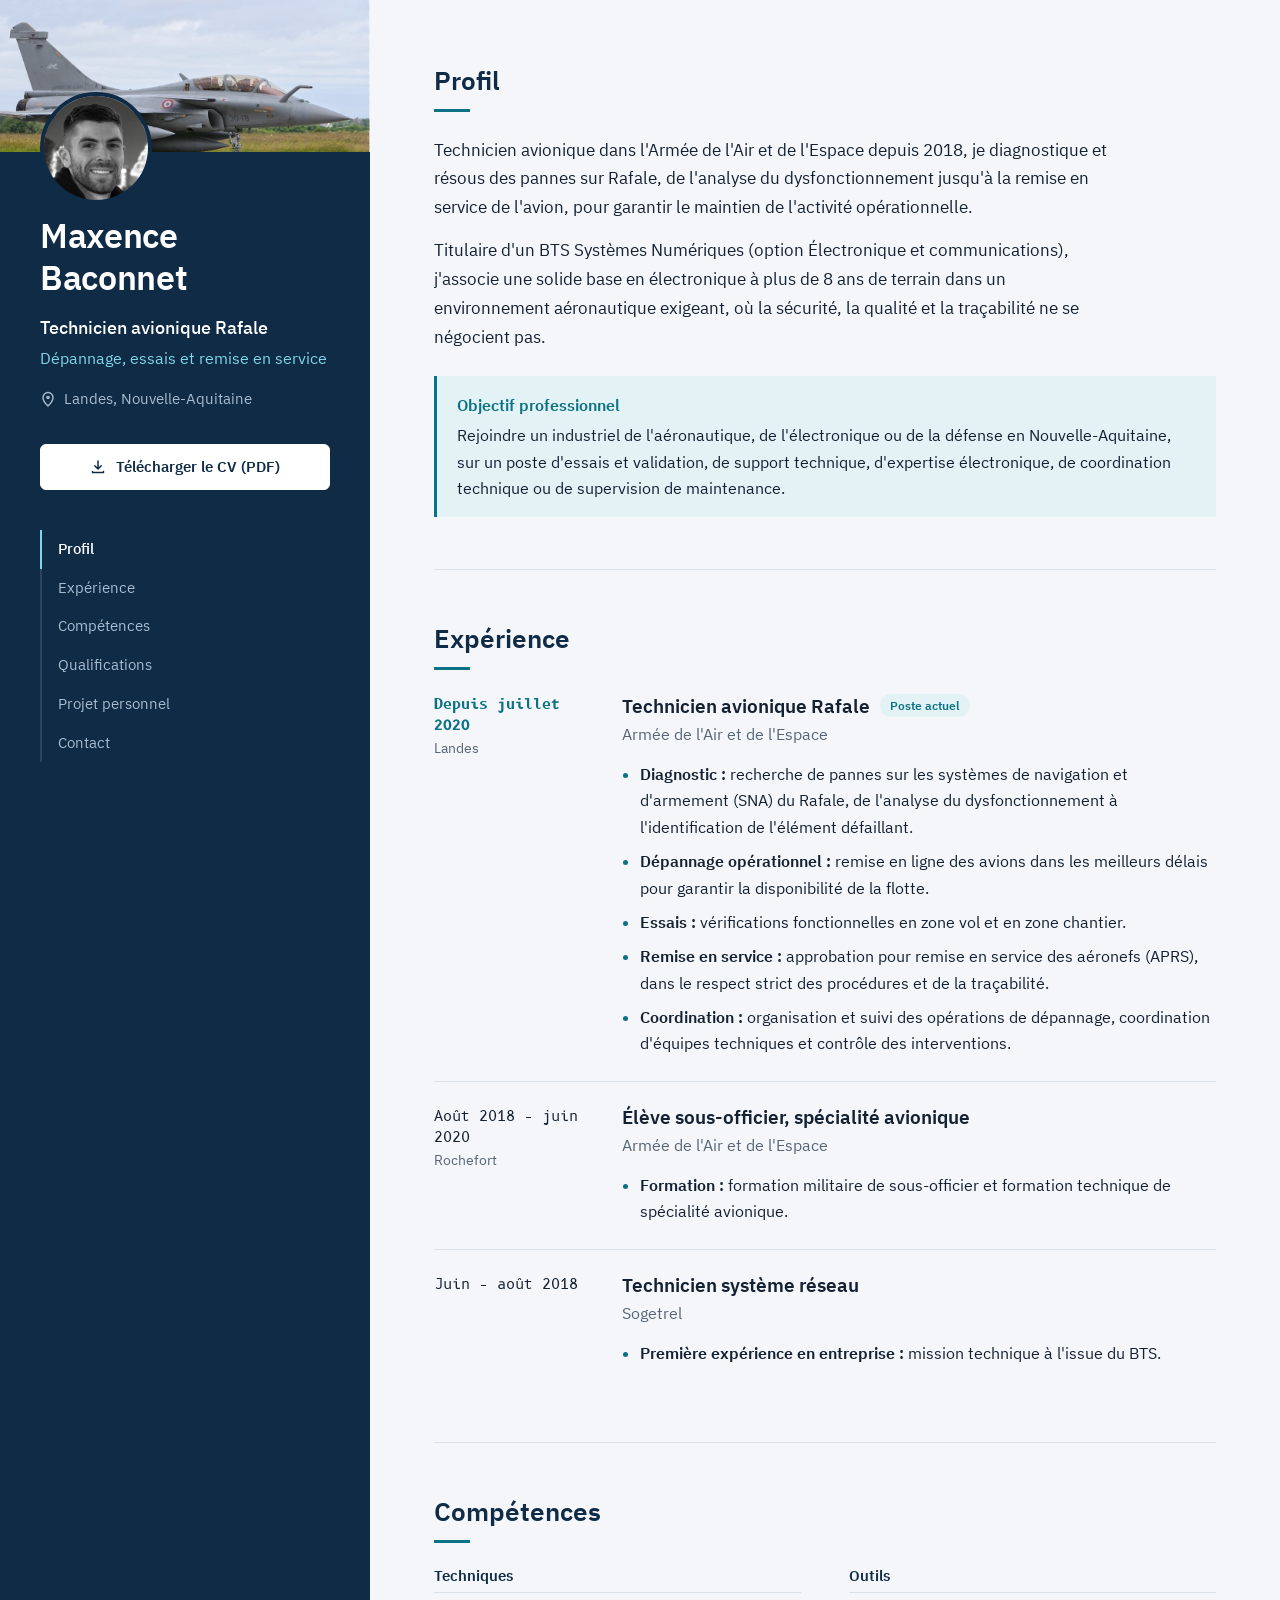
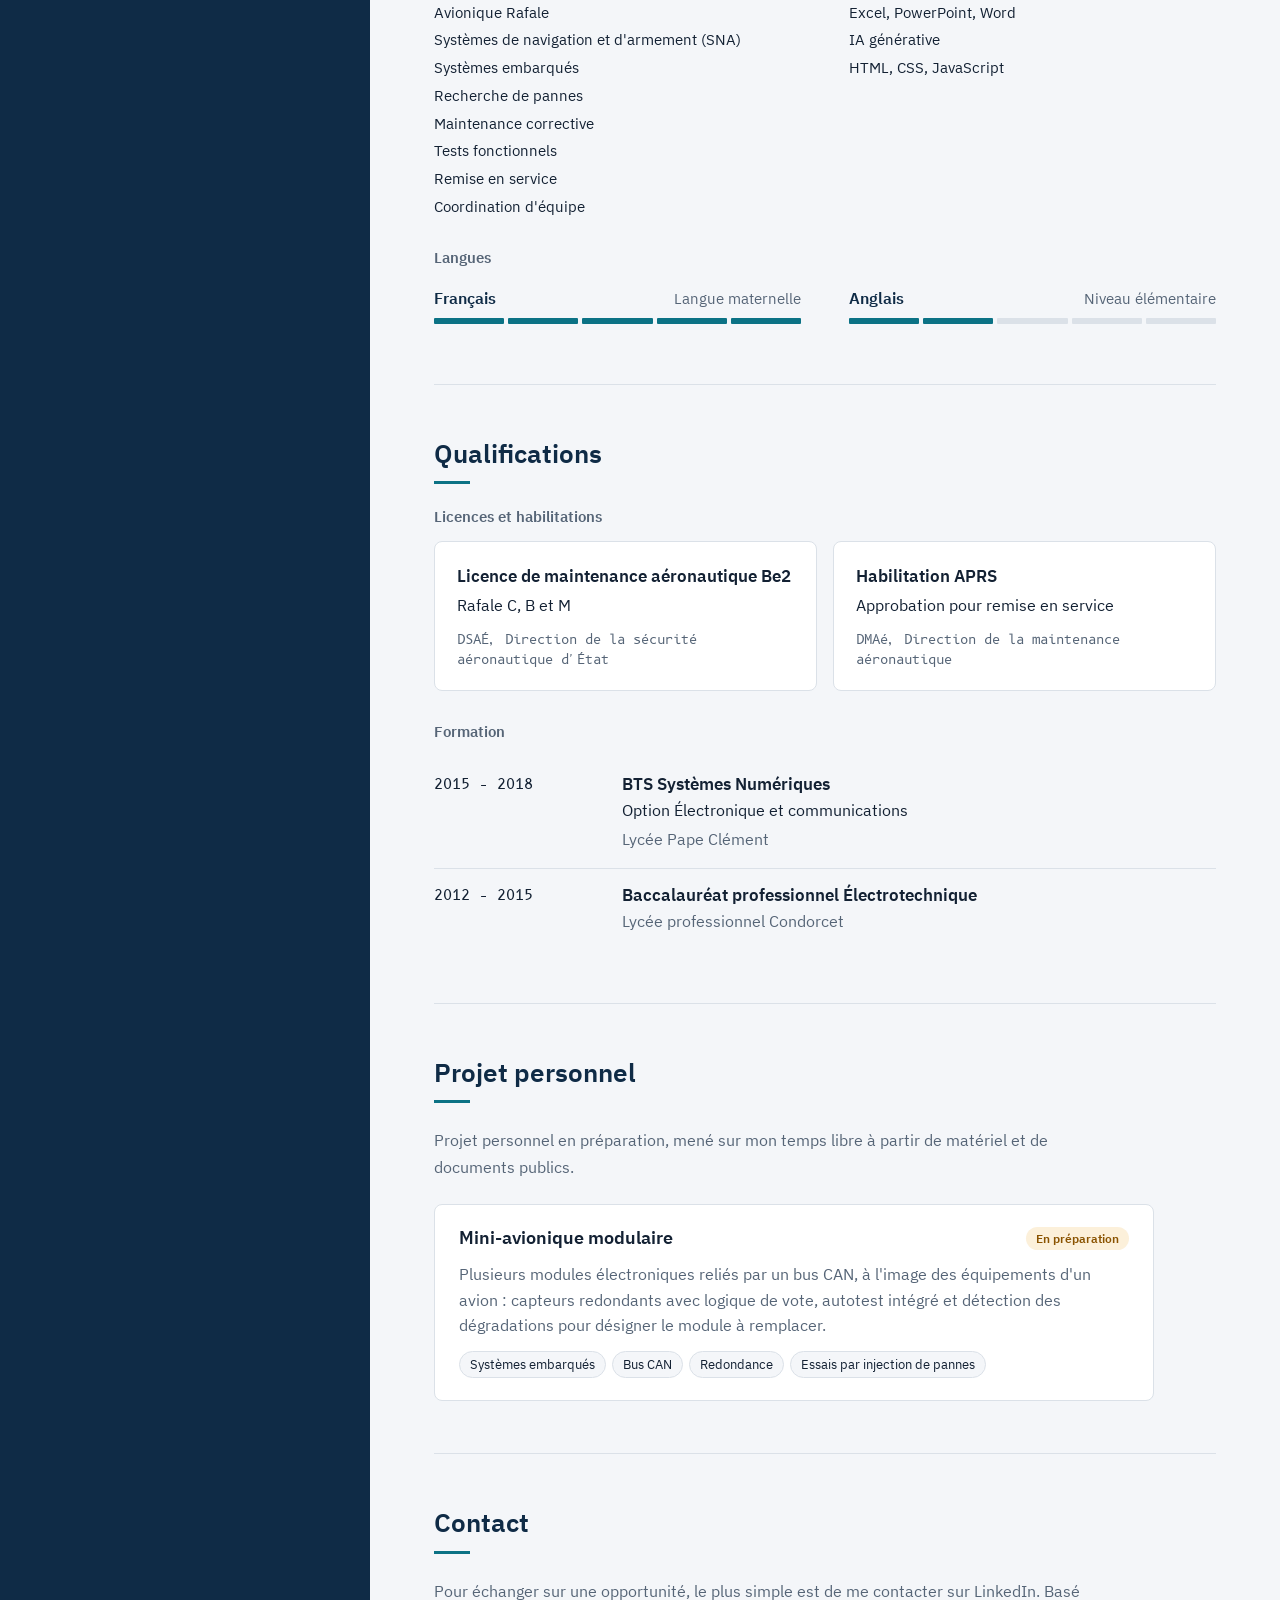
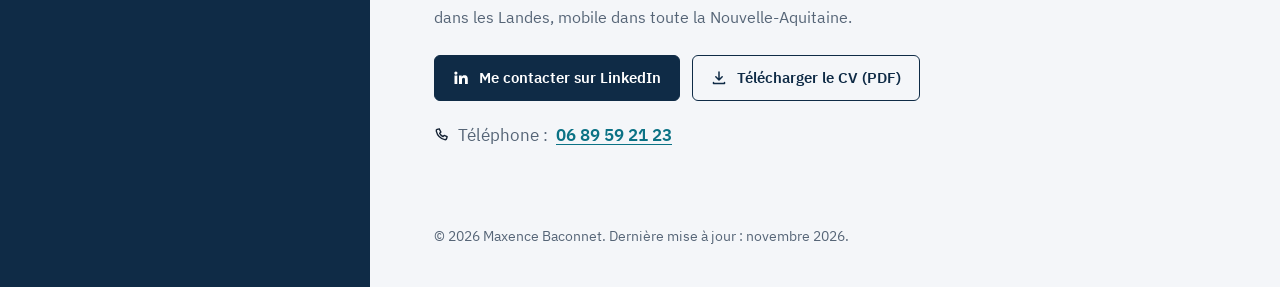
==== commit 140fa7b0: "Retrait des bus MIL-STD-1553B, STANAG 3910 et de « Électronique » des compétences Co-Authored-By: Cl" ====
--- a/index.html
+++ b/index.html
@@ -63,9 +63,6 @@
   "Avionique Rafale",
   "Systèmes de navigation et d'armement (SNA)",
   "Systèmes embarqués",
-  "Électronique",
-  "Bus MIL-STD-1553B",
-  "Bus STANAG 3910",
   "Recherche de pannes",
   "Maintenance corrective",
   "Tests fonctionnels",
@@ -139,7 +136,7 @@
 </section>
 <section id="competences" class="section" aria-labelledby="t-competences">
   <h2 id="t-competences">Compétences</h2>
-  <div class="skills"><div class="skill-group is-wide"><h3>Techniques</h3><ul><li>Avionique Rafale</li><li>Systèmes de navigation et d&#x27;armement (SNA)</li><li>Systèmes embarqués</li><li>Électronique</li><li>Bus MIL-STD-1553B</li><li>Bus STANAG 3910</li><li>Recherche de pannes</li><li>Maintenance corrective</li><li>Tests fonctionnels</li><li>Remise en service</li><li>Coordination d&#x27;équipe</li></ul></div><div class="skill-group"><h3>Outils</h3><ul><li>Excel, PowerPoint, Word</li><li>IA générative</li><li>HTML, CSS, JavaScript</li></ul></div></div>
+  <div class="skills"><div class="skill-group is-wide"><h3>Techniques</h3><ul><li>Avionique Rafale</li><li>Systèmes de navigation et d&#x27;armement (SNA)</li><li>Systèmes embarqués</li><li>Recherche de pannes</li><li>Maintenance corrective</li><li>Tests fonctionnels</li><li>Remise en service</li><li>Coordination d&#x27;équipe</li></ul></div><div class="skill-group"><h3>Outils</h3><ul><li>Excel, PowerPoint, Word</li><li>IA générative</li><li>HTML, CSS, JavaScript</li></ul></div></div>
   <h3 class="subhead">Langues</h3>
   <ul class="langs">
     <li class="lang">
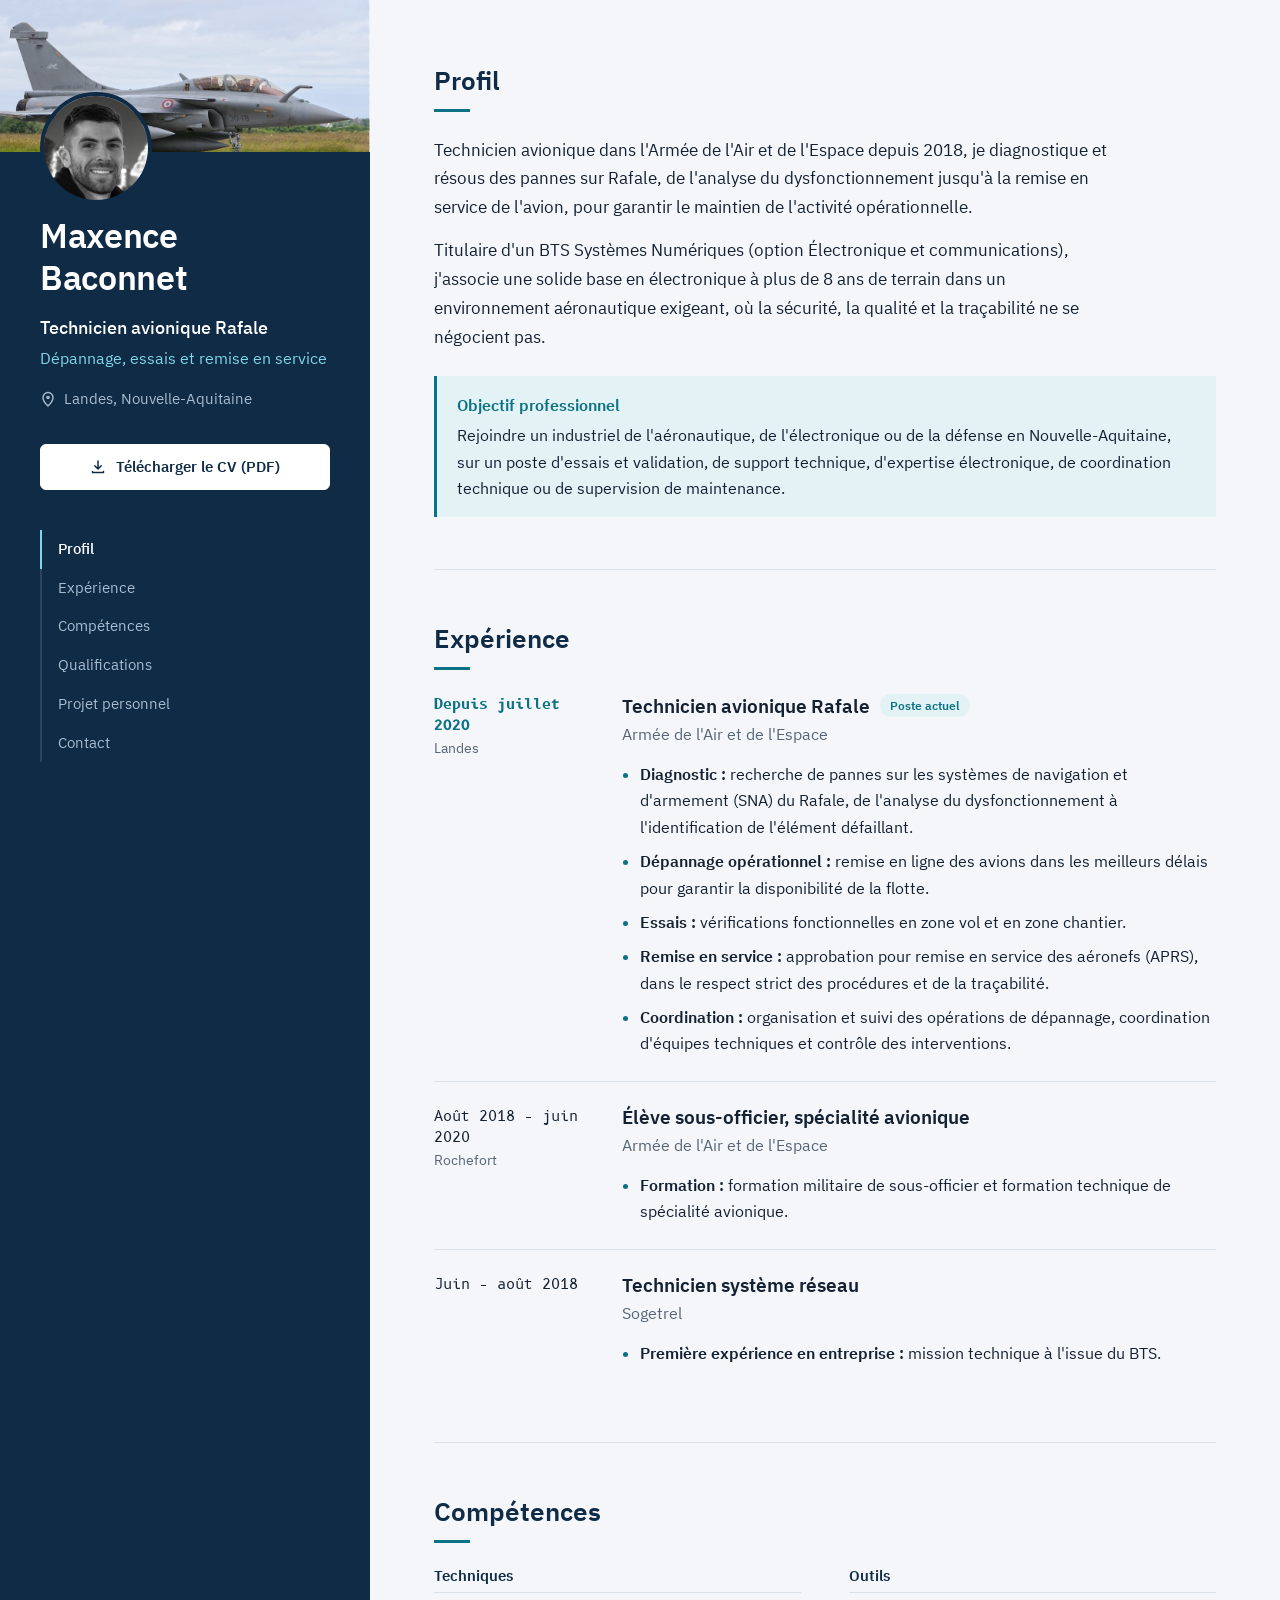
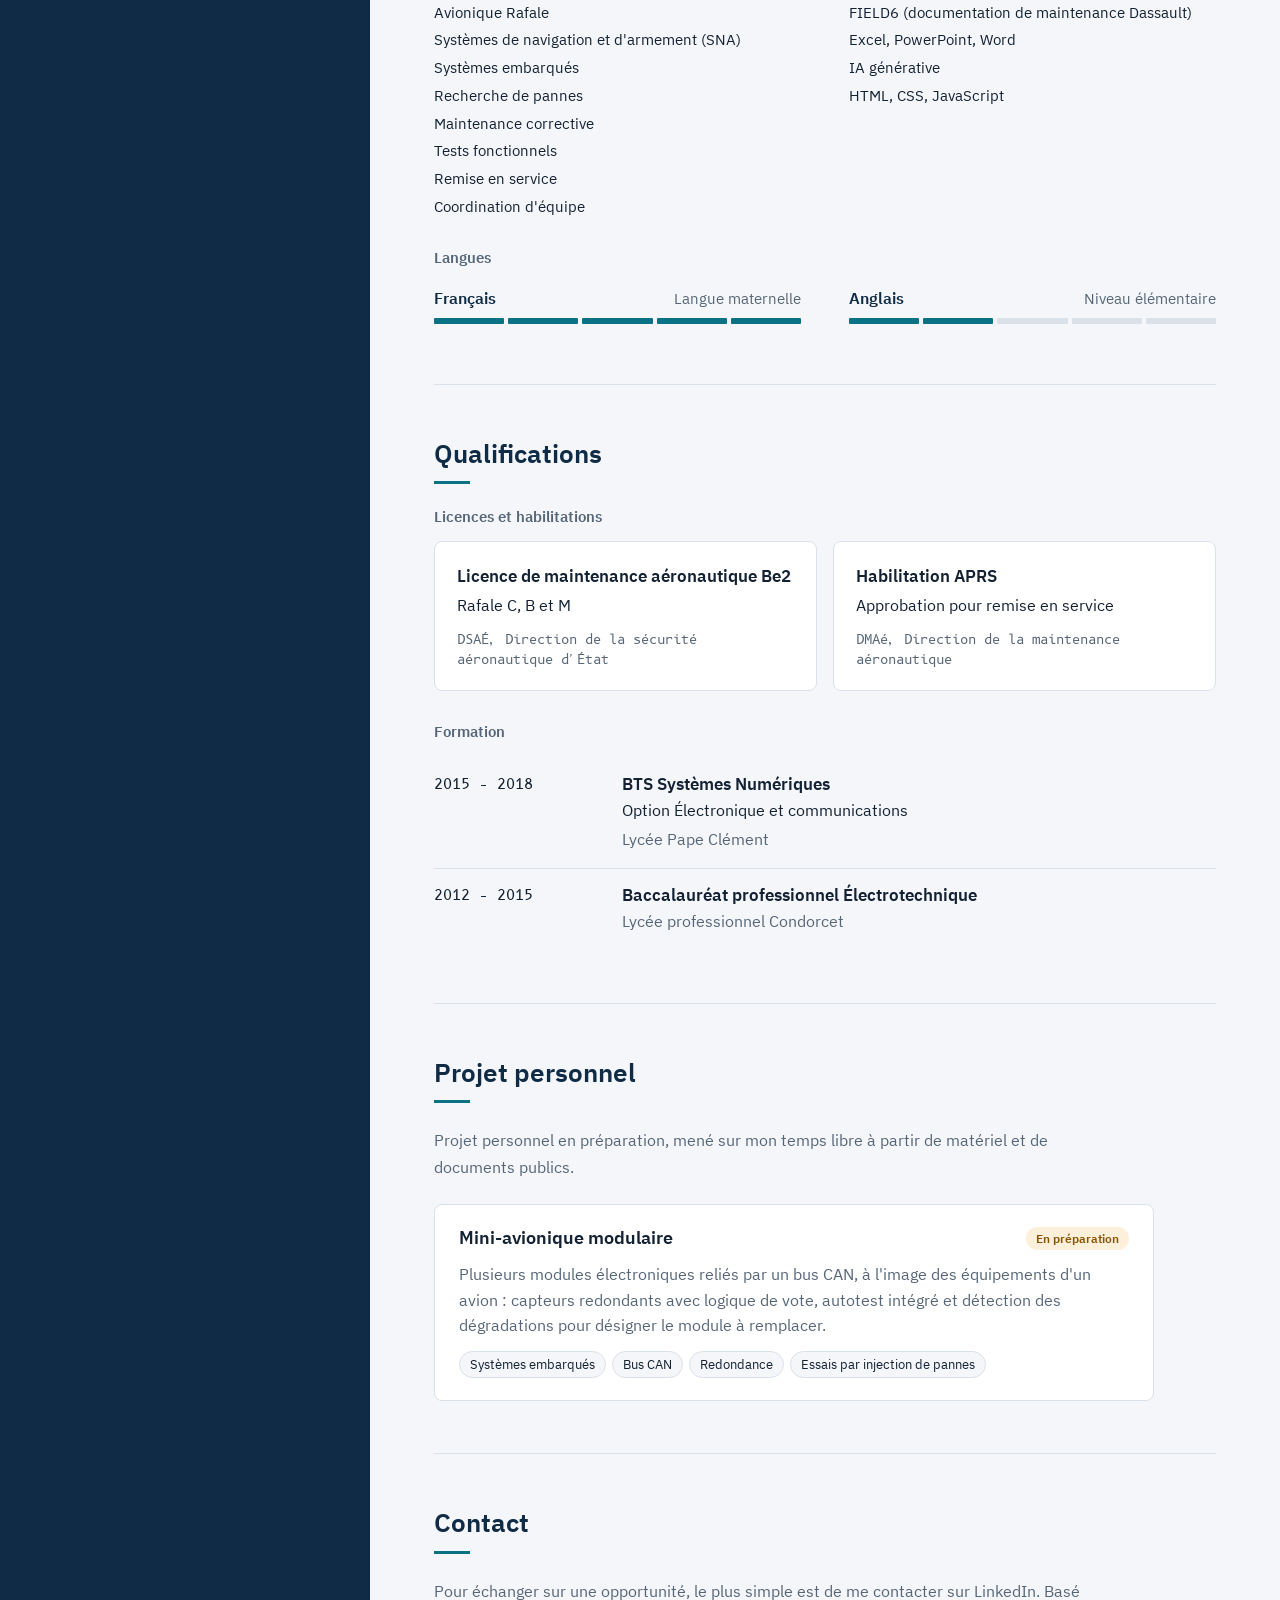
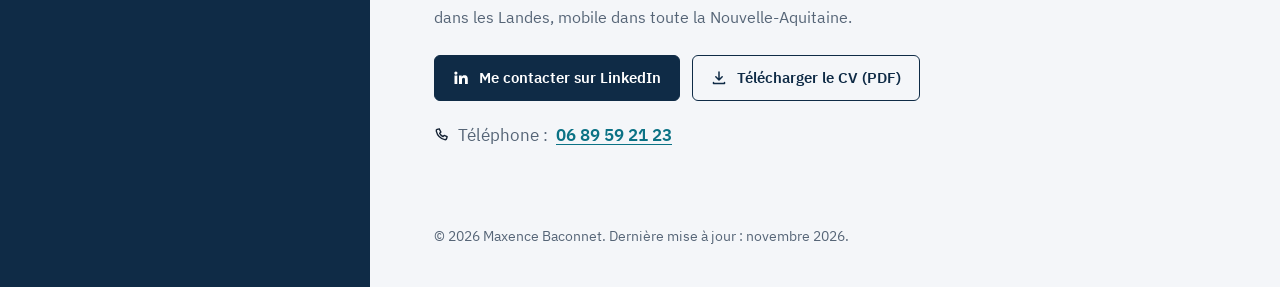
==== commit cef08a3e: "Ajout de FIELD6 aux outils Co-Authored-By: Claude Opus 5.5 <noreply@anthropic.com> Claude-Session: h" ====
--- a/index.html
+++ b/index.html
@@ -68,6 +68,7 @@
   "Tests fonctionnels",
   "Remise en service",
   "Coordination d'équipe",
+  "FIELD6 (documentation de maintenance Dassault)",
   "Excel, PowerPoint, Word",
   "IA générative",
   "HTML, CSS, JavaScript"
@@ -136,7 +137,7 @@
 </section>
 <section id="competences" class="section" aria-labelledby="t-competences">
   <h2 id="t-competences">Compétences</h2>
-  <div class="skills"><div class="skill-group is-wide"><h3>Techniques</h3><ul><li>Avionique Rafale</li><li>Systèmes de navigation et d&#x27;armement (SNA)</li><li>Systèmes embarqués</li><li>Recherche de pannes</li><li>Maintenance corrective</li><li>Tests fonctionnels</li><li>Remise en service</li><li>Coordination d&#x27;équipe</li></ul></div><div class="skill-group"><h3>Outils</h3><ul><li>Excel, PowerPoint, Word</li><li>IA générative</li><li>HTML, CSS, JavaScript</li></ul></div></div>
+  <div class="skills"><div class="skill-group is-wide"><h3>Techniques</h3><ul><li>Avionique Rafale</li><li>Systèmes de navigation et d&#x27;armement (SNA)</li><li>Systèmes embarqués</li><li>Recherche de pannes</li><li>Maintenance corrective</li><li>Tests fonctionnels</li><li>Remise en service</li><li>Coordination d&#x27;équipe</li></ul></div><div class="skill-group"><h3>Outils</h3><ul><li>FIELD6 (documentation de maintenance Dassault)</li><li>Excel, PowerPoint, Word</li><li>IA générative</li><li>HTML, CSS, JavaScript</li></ul></div></div>
   <h3 class="subhead">Langues</h3>
   <ul class="langs">
     <li class="lang">
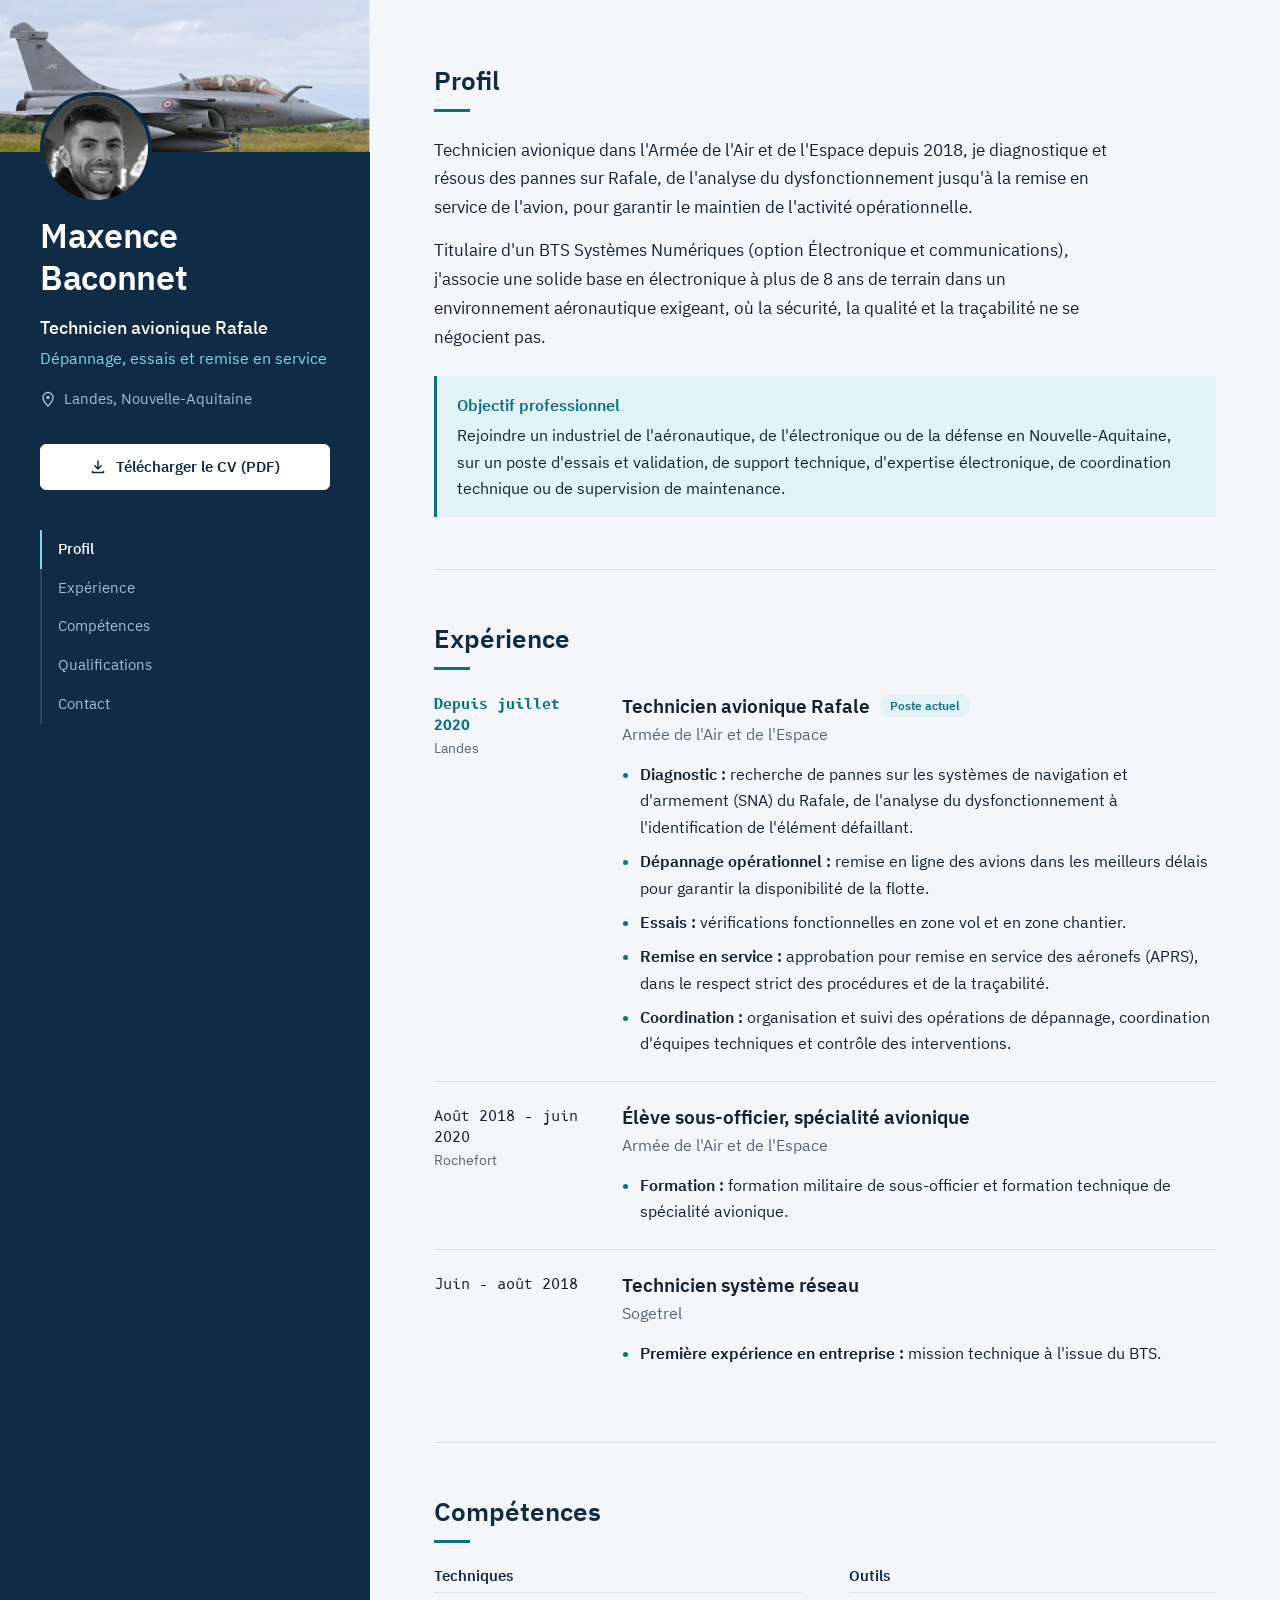
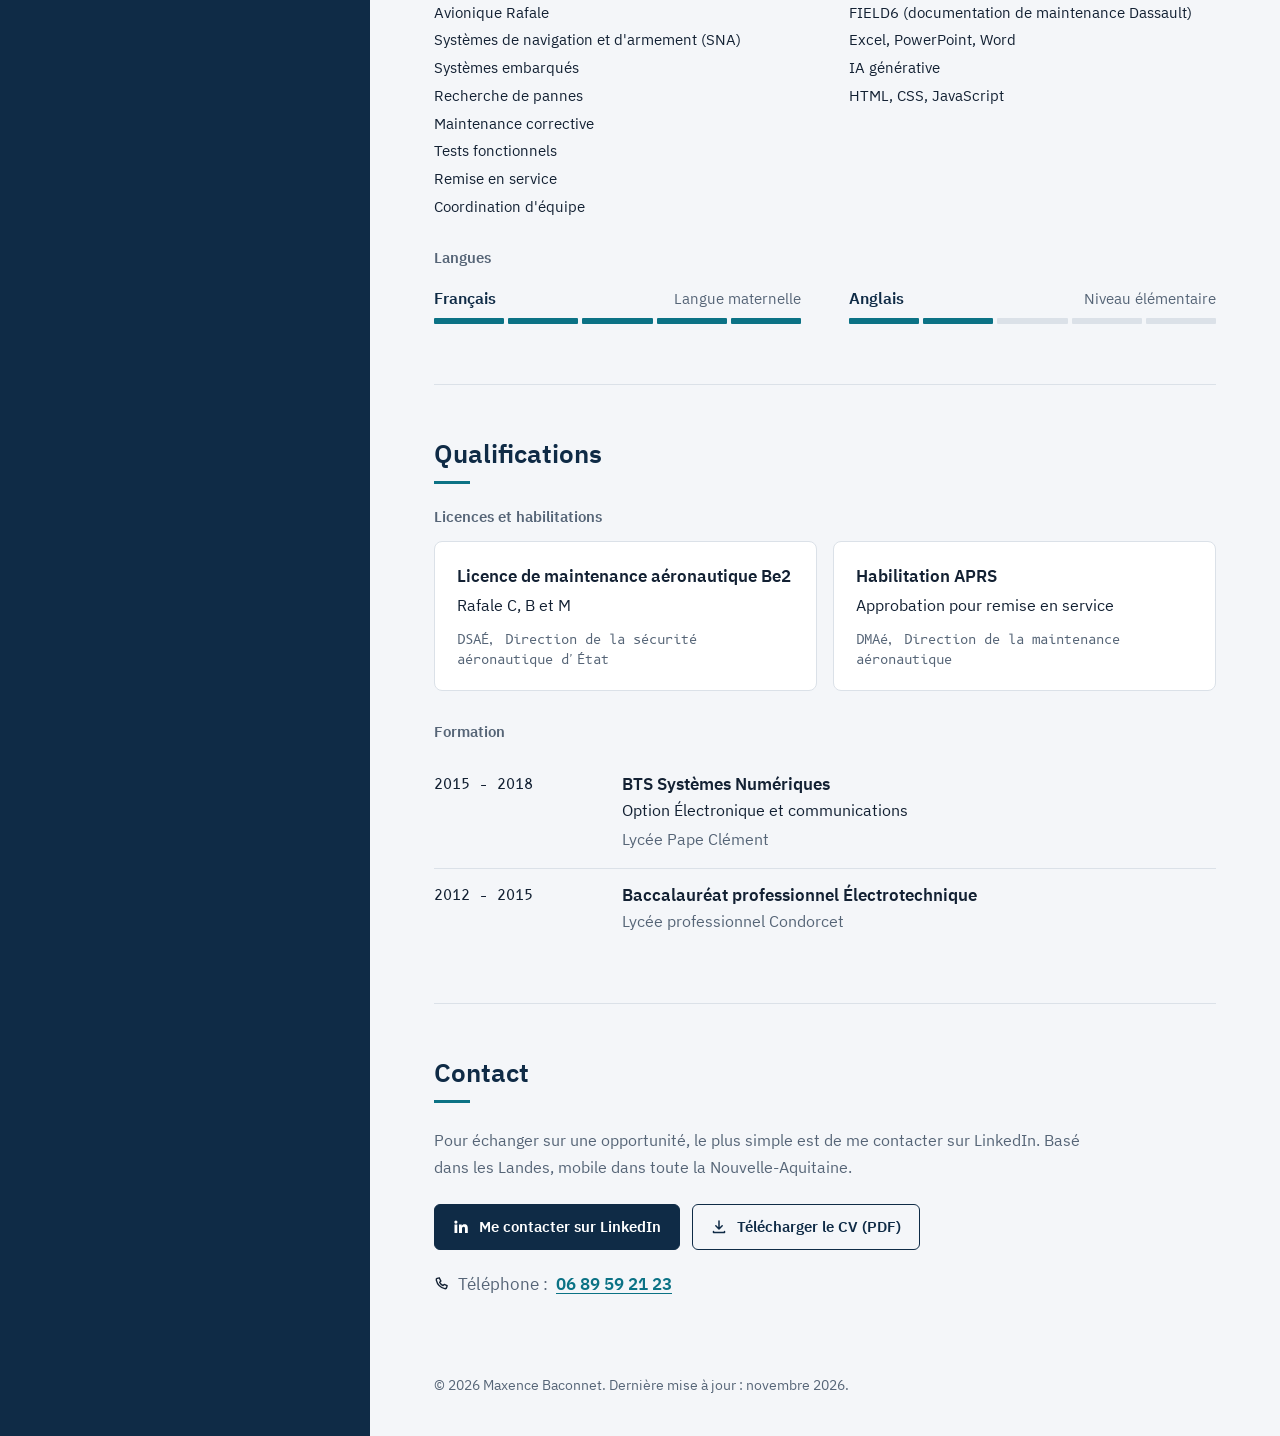
==== commit b11a022b: "Retrait de la section Projet personnel Co-Authored-By: Claude Opus 5.5 <noreply@anthropic.com> Claud" ====
--- a/index.html
+++ b/index.html
@@ -97,7 +97,7 @@
         <p class="print-only print-links"><span class="print-tel">06 89 59 21 23</span><br>linkedin.com/in/maxence-baconnet-1a10a3246<br>maxbaco33.github.io</p>
       </div>
       <div class="actions actions-side"><a class="btn btn-primary" href="assets/cv/maxence-baconnet-cv.pdf" download><svg class="ico" viewBox="0 0 16 16" aria-hidden="true"><path d="M8 2v8m0 0 3.2-3.2M8 10 4.8 6.8M2.5 12.5v1h11v-1" fill="none" stroke="currentColor" stroke-width="1.5" stroke-linecap="round" stroke-linejoin="round"/></svg>Télécharger le CV (PDF)</a></div>
-      <nav class="toc" aria-label="Sections"><a href="#profil">Profil</a><a href="#experience">Expérience</a><a href="#competences">Compétences</a><a href="#qualifications">Qualifications</a><a href="#projets">Projet personnel</a><a href="#contact">Contact</a></nav>
+      <nav class="toc" aria-label="Sections"><a href="#profil">Profil</a><a href="#experience">Expérience</a><a href="#competences">Compétences</a><a href="#qualifications">Qualifications</a><a href="#contact">Contact</a></nav>
     </div>
   </header>
   <main id="contenu" class="content">
@@ -187,17 +187,6 @@
   </article>
   </div>
 </section>
-<section id="projets" class="section" aria-labelledby="t-projets">
-  <h2 id="t-projets">Projet personnel</h2>
-  <p class="lede">Projet personnel en préparation, mené sur mon temps libre à partir de matériel et de documents publics.</p>
-  <div class="projects single">
-    <article class="project">
-      <div class="project-head"><h3>Mini-avionique modulaire</h3><span class="badge badge-soon">En préparation</span></div>
-      <p>Plusieurs modules électroniques reliés par un bus CAN, à l&#x27;image des équipements d&#x27;un avion : capteurs redondants avec logique de vote, autotest intégré et détection des dégradations pour désigner le module à remplacer.</p>
-      <ul class="tags" aria-label="Compétences mobilisées"><li>Systèmes embarqués</li><li>Bus CAN</li><li>Redondance</li><li>Essais par injection de pannes</li></ul>
-    </article>
-  </div>
-</section>
 <section id="contact" class="section" aria-labelledby="t-contact">
   <h2 id="t-contact">Contact</h2>
   <p class="lede">Pour échanger sur une opportunité, le plus simple est de me contacter sur LinkedIn. Basé dans les Landes, mobile dans toute la Nouvelle-Aquitaine.</p>
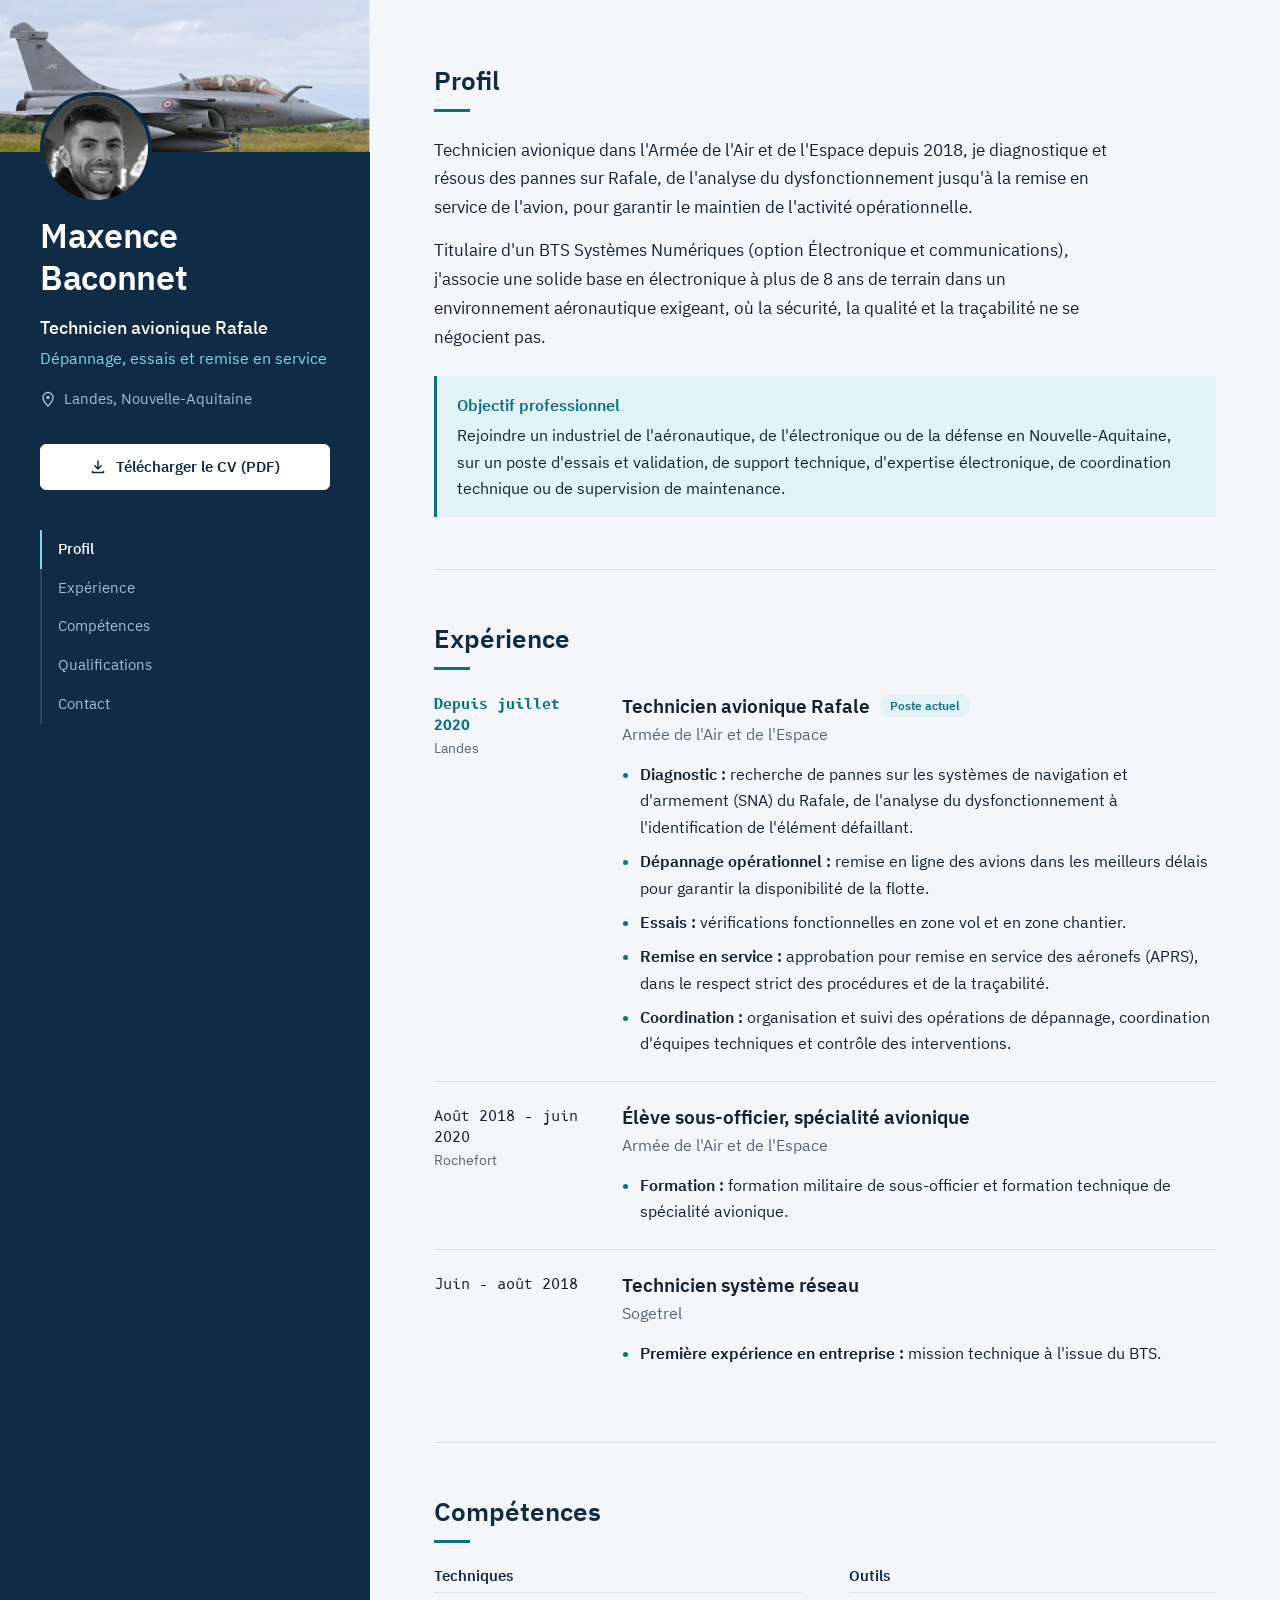
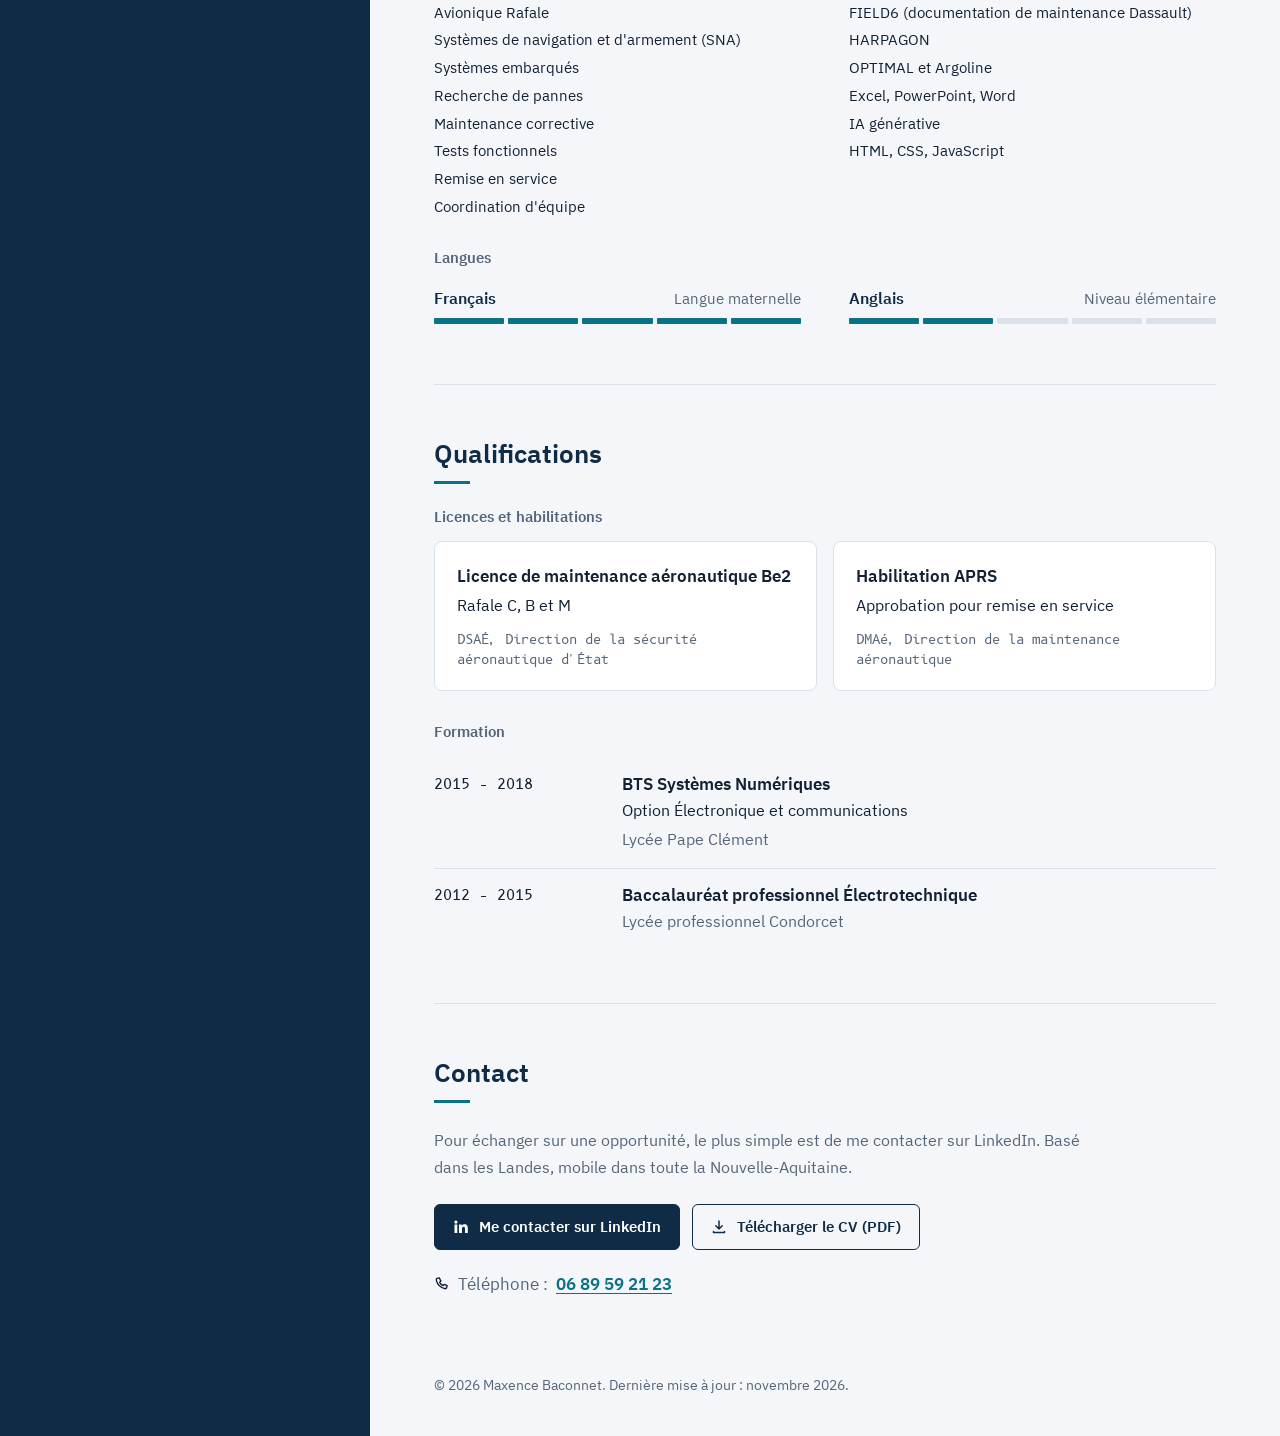
==== commit d0005e2c: "Ajout de HARPAGON, OPTIMAL et Argoline aux outils Co-Authored-By: Claude Opus 5.5 <noreply@anthropic" ====
--- a/index.html
+++ b/index.html
@@ -69,6 +69,8 @@
   "Remise en service",
   "Coordination d'équipe",
   "FIELD6 (documentation de maintenance Dassault)",
+  "HARPAGON",
+  "OPTIMAL et Argoline",
   "Excel, PowerPoint, Word",
   "IA générative",
   "HTML, CSS, JavaScript"
@@ -137,7 +139,7 @@
 </section>
 <section id="competences" class="section" aria-labelledby="t-competences">
   <h2 id="t-competences">Compétences</h2>
-  <div class="skills"><div class="skill-group is-wide"><h3>Techniques</h3><ul><li>Avionique Rafale</li><li>Systèmes de navigation et d&#x27;armement (SNA)</li><li>Systèmes embarqués</li><li>Recherche de pannes</li><li>Maintenance corrective</li><li>Tests fonctionnels</li><li>Remise en service</li><li>Coordination d&#x27;équipe</li></ul></div><div class="skill-group"><h3>Outils</h3><ul><li>FIELD6 (documentation de maintenance Dassault)</li><li>Excel, PowerPoint, Word</li><li>IA générative</li><li>HTML, CSS, JavaScript</li></ul></div></div>
+  <div class="skills"><div class="skill-group is-wide"><h3>Techniques</h3><ul><li>Avionique Rafale</li><li>Systèmes de navigation et d&#x27;armement (SNA)</li><li>Systèmes embarqués</li><li>Recherche de pannes</li><li>Maintenance corrective</li><li>Tests fonctionnels</li><li>Remise en service</li><li>Coordination d&#x27;équipe</li></ul></div><div class="skill-group is-wide"><h3>Outils</h3><ul><li>FIELD6 (documentation de maintenance Dassault)</li><li>HARPAGON</li><li>OPTIMAL et Argoline</li><li>Excel, PowerPoint, Word</li><li>IA générative</li><li>HTML, CSS, JavaScript</li></ul></div></div>
   <h3 class="subhead">Langues</h3>
   <ul class="langs">
     <li class="lang">
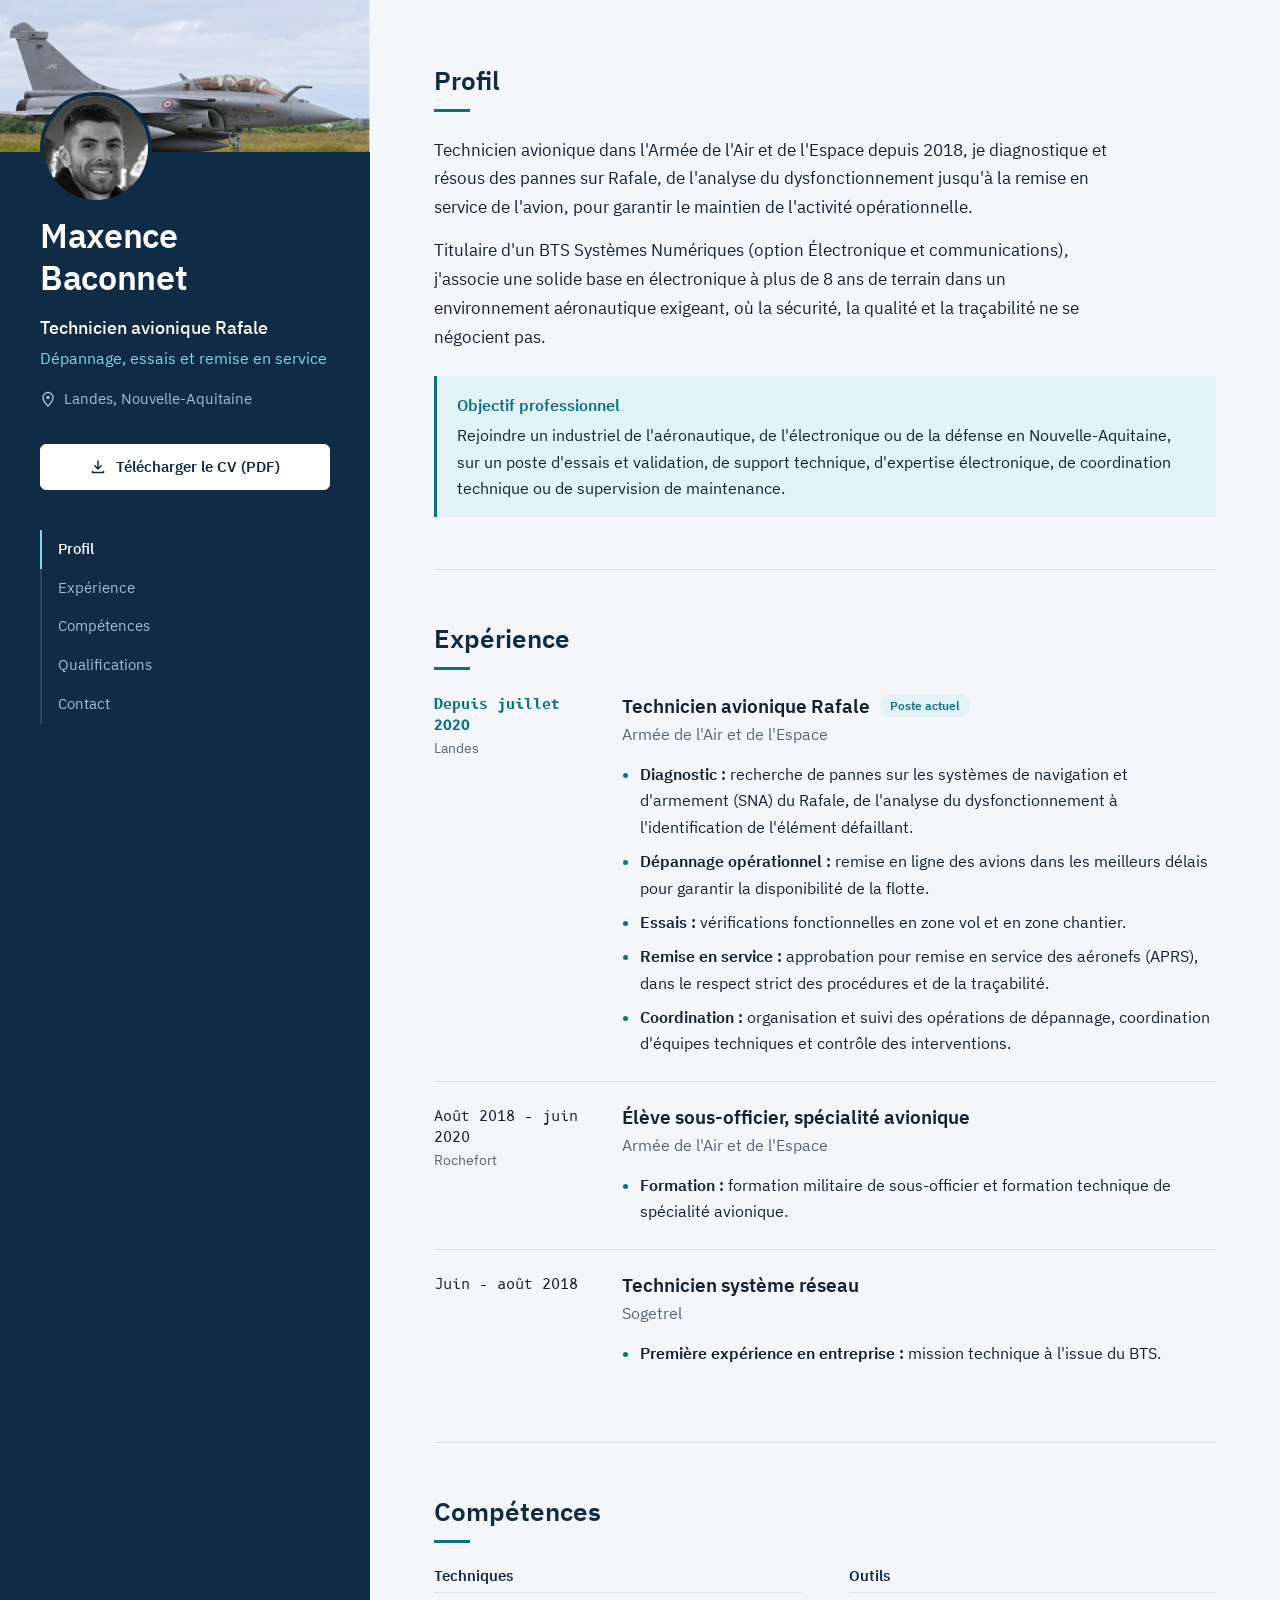
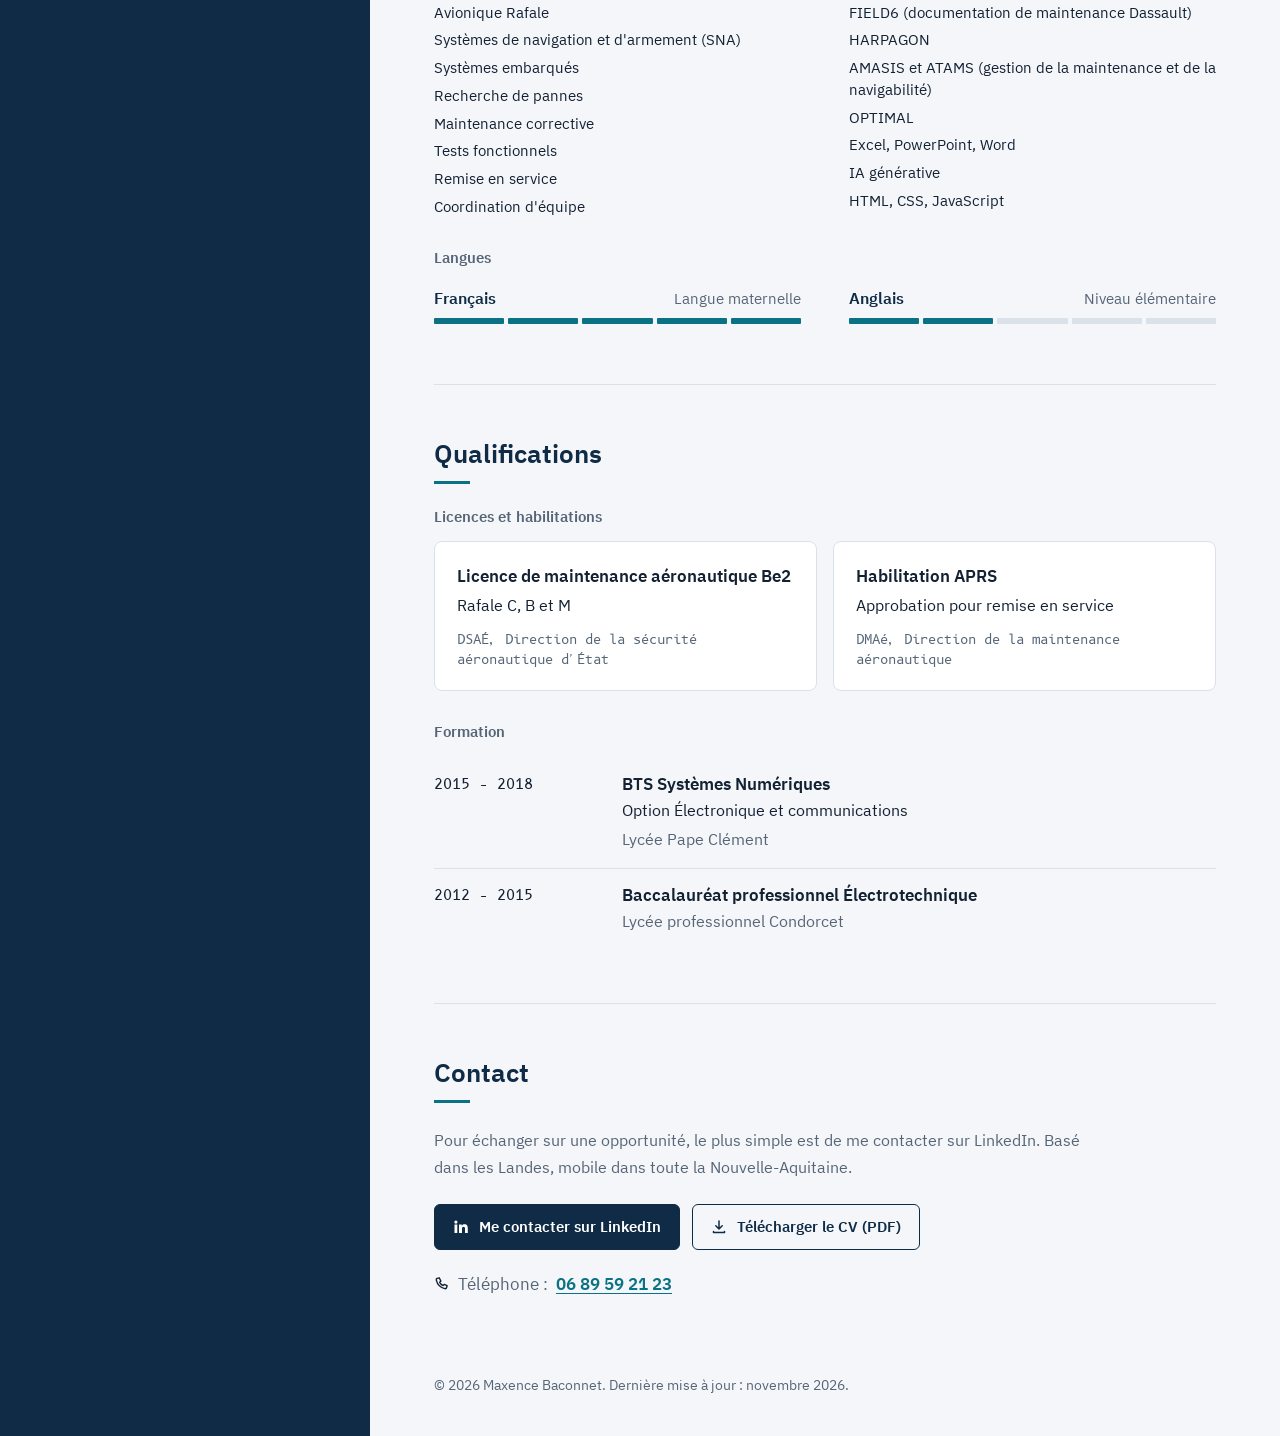
==== commit 5863cd24: "Outils : AMASIS et ATAMS à la place d'Argoline Co-Authored-By: Claude Opus 5.5 <noreply@anthropic.co" ====
--- a/index.html
+++ b/index.html
@@ -70,7 +70,8 @@
   "Coordination d'équipe",
   "FIELD6 (documentation de maintenance Dassault)",
   "HARPAGON",
-  "OPTIMAL et Argoline",
+  "AMASIS et ATAMS (gestion de la maintenance et de la navigabilité)",
+  "OPTIMAL",
   "Excel, PowerPoint, Word",
   "IA générative",
   "HTML, CSS, JavaScript"
@@ -139,7 +140,7 @@
 </section>
 <section id="competences" class="section" aria-labelledby="t-competences">
   <h2 id="t-competences">Compétences</h2>
-  <div class="skills"><div class="skill-group is-wide"><h3>Techniques</h3><ul><li>Avionique Rafale</li><li>Systèmes de navigation et d&#x27;armement (SNA)</li><li>Systèmes embarqués</li><li>Recherche de pannes</li><li>Maintenance corrective</li><li>Tests fonctionnels</li><li>Remise en service</li><li>Coordination d&#x27;équipe</li></ul></div><div class="skill-group is-wide"><h3>Outils</h3><ul><li>FIELD6 (documentation de maintenance Dassault)</li><li>HARPAGON</li><li>OPTIMAL et Argoline</li><li>Excel, PowerPoint, Word</li><li>IA générative</li><li>HTML, CSS, JavaScript</li></ul></div></div>
+  <div class="skills"><div class="skill-group is-wide"><h3>Techniques</h3><ul><li>Avionique Rafale</li><li>Systèmes de navigation et d&#x27;armement (SNA)</li><li>Systèmes embarqués</li><li>Recherche de pannes</li><li>Maintenance corrective</li><li>Tests fonctionnels</li><li>Remise en service</li><li>Coordination d&#x27;équipe</li></ul></div><div class="skill-group is-wide"><h3>Outils</h3><ul><li>FIELD6 (documentation de maintenance Dassault)</li><li>HARPAGON</li><li>AMASIS et ATAMS (gestion de la maintenance et de la navigabilité)</li><li>OPTIMAL</li><li>Excel, PowerPoint, Word</li><li>IA générative</li><li>HTML, CSS, JavaScript</li></ul></div></div>
   <h3 class="subhead">Langues</h3>
   <ul class="langs">
     <li class="lang">
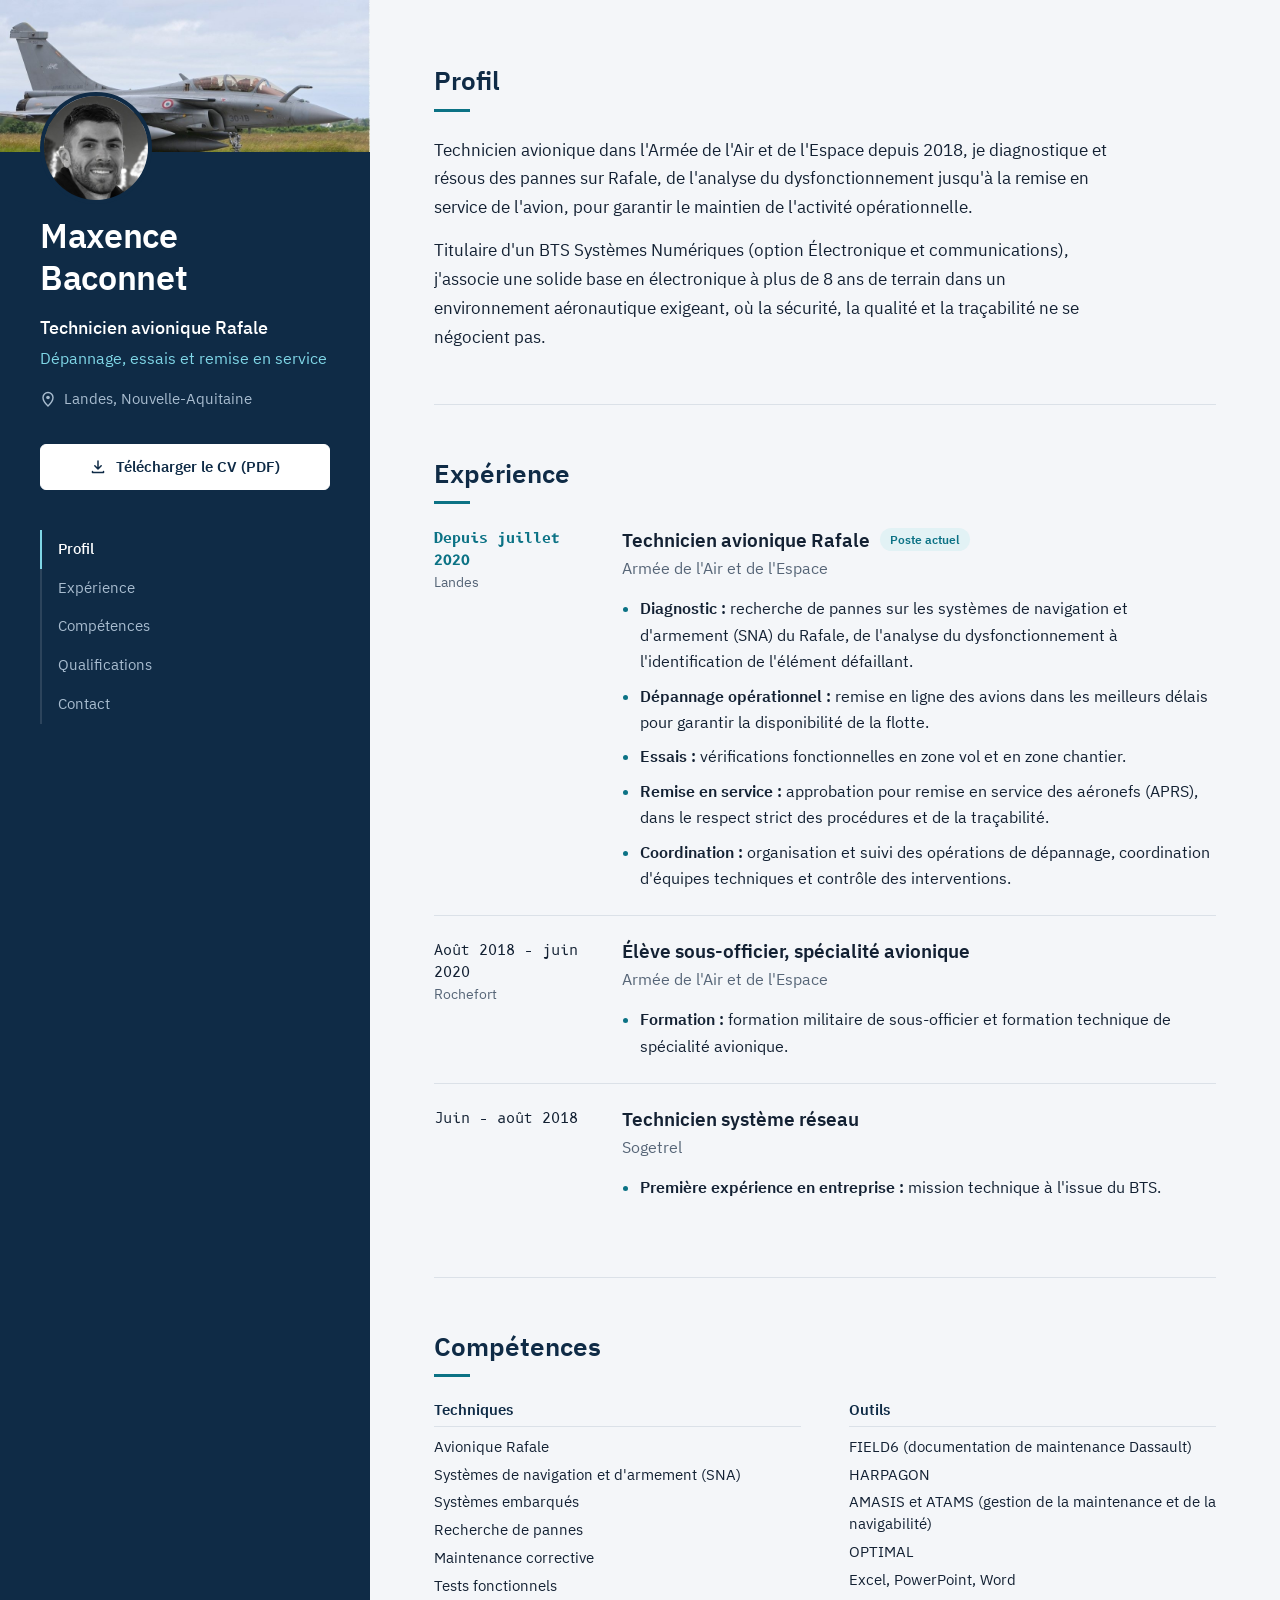
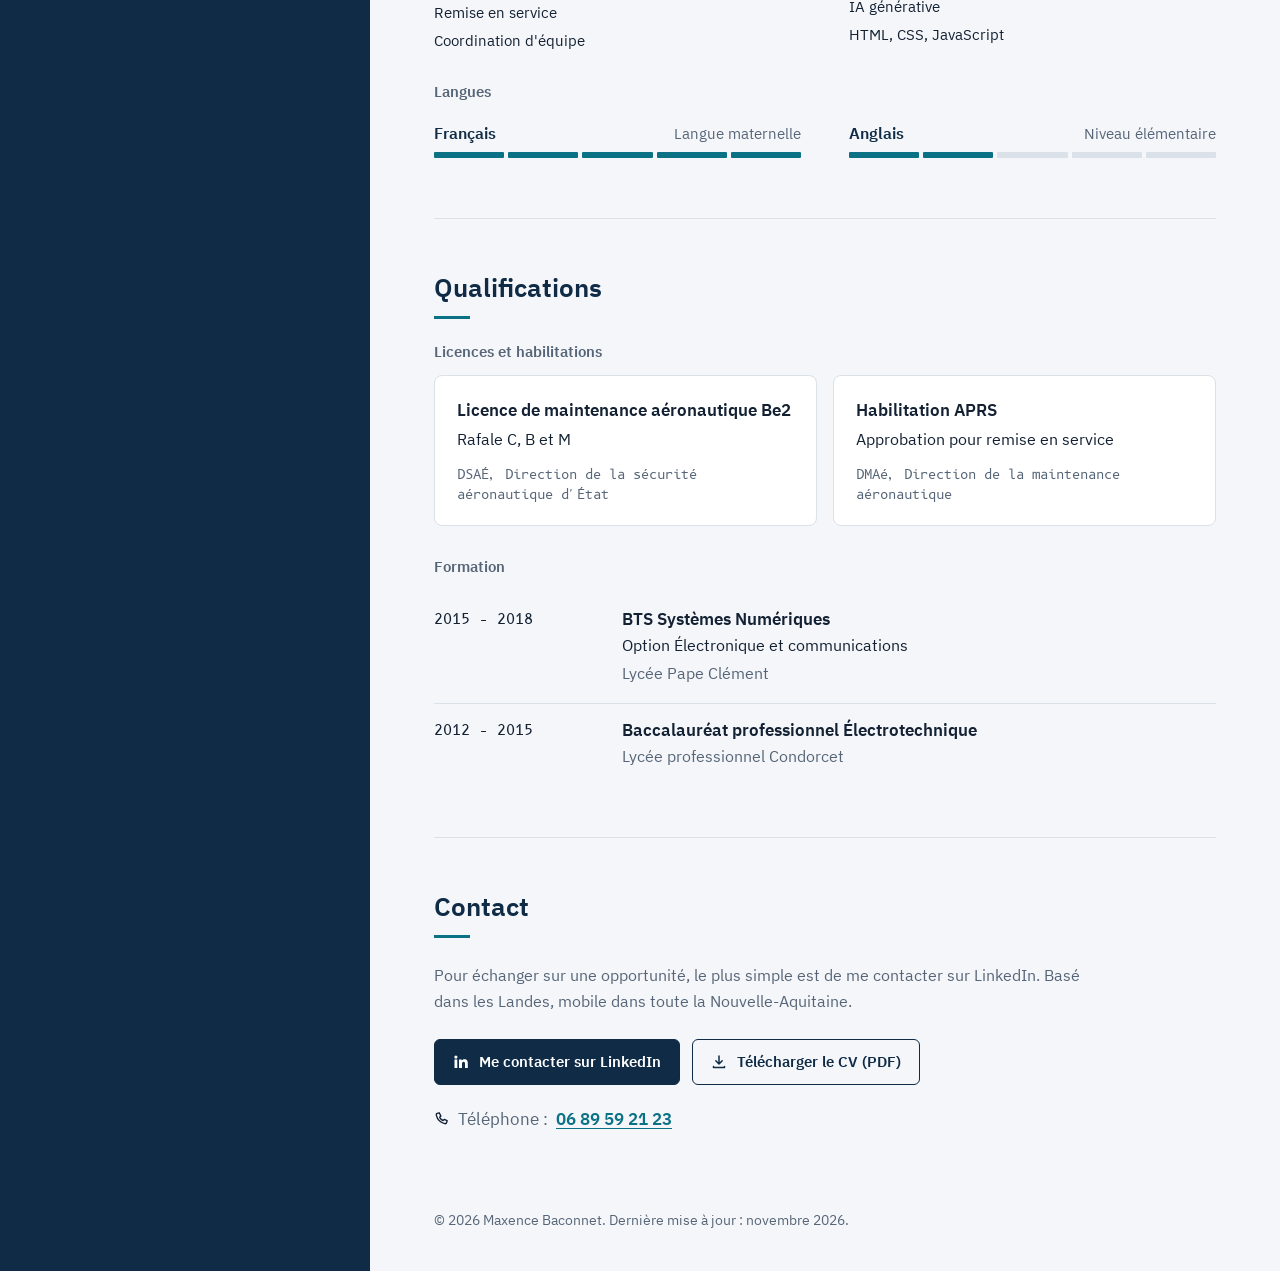
==== commit a1cdcb38: "Retrait de l'objectif professionnel Co-Authored-By: Claude Opus 5.5 <noreply@anthropic.com> Claude-S" ====
--- a/index.html
+++ b/index.html
@@ -107,7 +107,6 @@
 <section id="profil" class="section" aria-labelledby="t-profil">
   <h2 id="t-profil">Profil</h2>
   <div class="prose"><p>Technicien avionique dans l&#x27;Armée de l&#x27;Air et de l&#x27;Espace depuis 2018, je diagnostique et résous des pannes sur Rafale, de l&#x27;analyse du dysfonctionnement jusqu&#x27;à la remise en service de l&#x27;avion, pour garantir le maintien de l&#x27;activité opérationnelle.</p><p>Titulaire d&#x27;un BTS Systèmes Numériques (option Électronique et communications), j&#x27;associe une solide base en électronique à plus de 8 ans de terrain dans un environnement aéronautique exigeant, où la sécurité, la qualité et la traçabilité ne se négocient pas.</p></div>
-  <div class="objectif"><p class="objectif-titre">Objectif professionnel</p><p>Rejoindre un industriel de l&#x27;aéronautique, de l&#x27;électronique ou de la défense en Nouvelle-Aquitaine, sur un poste d&#x27;essais et validation, de support technique, d&#x27;expertise électronique, de coordination technique ou de supervision de maintenance.</p></div>
 </section>
 <section id="experience" class="section" aria-labelledby="t-experience">
   <h2 id="t-experience">Expérience</h2>
